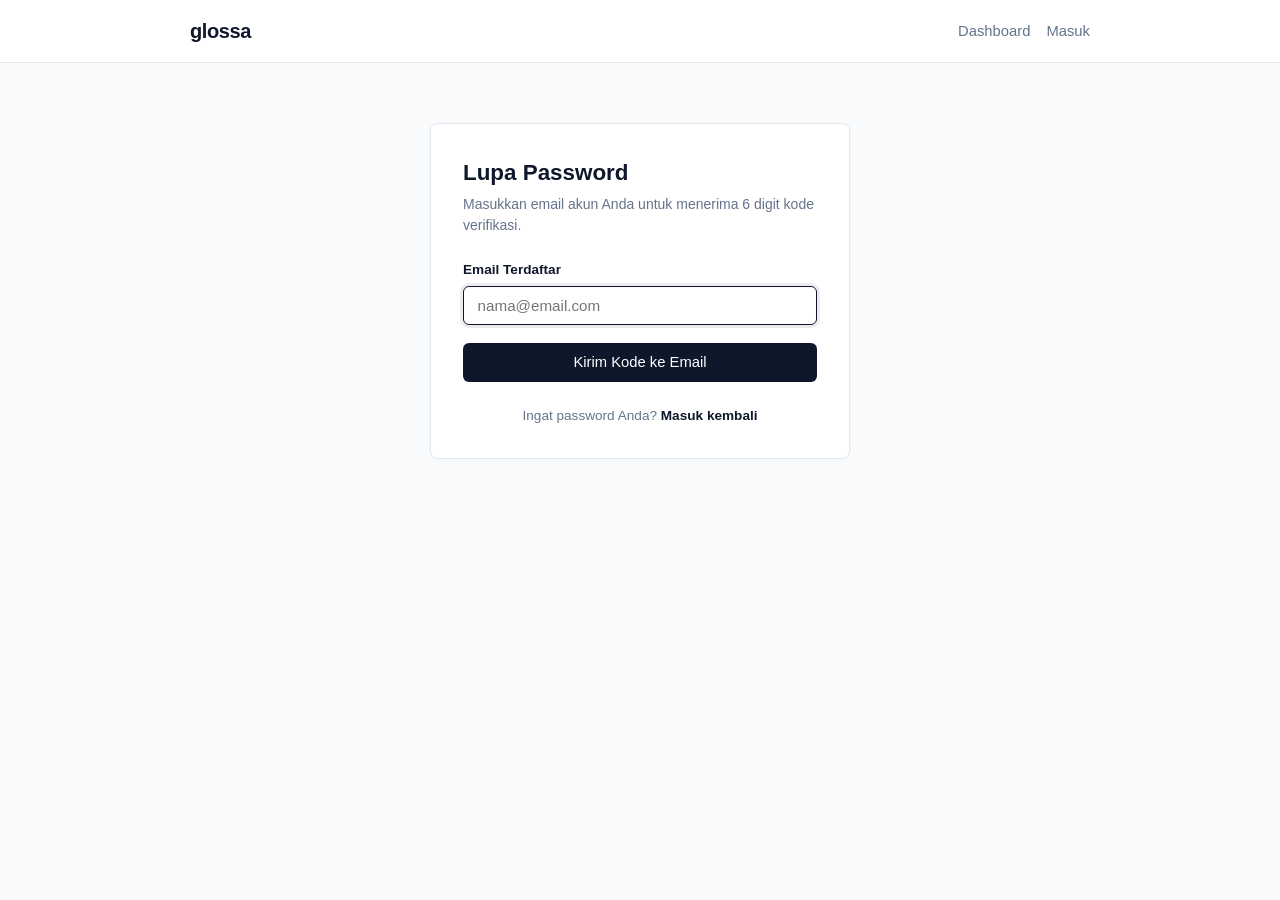
==== forgot_password.html @ adcd7475 "Refactor architecture to decoupled pure HTML frontend and PHP REST API, remove comments, clean direc" ====
<!DOCTYPE html>
<html lang="id">
<head>
    <meta charset="UTF-8">
    <meta name="viewport" content="width=device-width, initial-scale=1.0">
    <title>Lupa Password - glossa</title>
    <link rel="stylesheet" href="assets/css/style.css">
</head>
<body>
<header class="navbar">
    <div class="nav-container">
        <a href="index.html" class="brand">glossa</a>
        <nav class="nav-links">
            <a href="index.html" class="nav-link">Dashboard</a>
            <a href="login.html" class="nav-link">Masuk</a>
        </nav>
    </div>
</header>
<main class="container">

<div class="auth-card">
    <h2>Lupa Password</h2>

    <div id="authAlertSuccess" class="alert alert-success" style="display: none;"></div>
    <div id="authAlertError" class="alert alert-error" style="display: none;"></div>

    
    <div id="stepRequest">
        <p class="subtitle">Masukkan email akun Anda untuk menerima 6 digit kode verifikasi.</p>

        <form id="formRequestReset" class="auth-form">
            <div class="form-group">
                <label for="reqEmail">Email Terdaftar</label>
                <input type="email" id="reqEmail" name="email" required autofocus placeholder="nama@email.com">
            </div>

            <button type="submit" id="btnSubmitRequest" class="btn btn-primary">Kirim Kode ke Email</button>
        </form>

        <div class="auth-footer">
            Ingat password Anda? <a href="login.html">Masuk kembali</a>
        </div>
    </div>

    
    <div id="stepVerify" style="display: none;">
        <p class="subtitle">
            Kode verifikasi telah dikirim ke <strong id="displayTargetEmail"></strong>.
        </p>

        <form id="formVerifyReset" class="auth-form">
            <div class="form-group">
                <label for="resetCode">Kode Verifikasi (6 digit angka)</label>
                <input type="text" id="resetCode" name="code" maxlength="6" pattern="[0-9]{6}" placeholder="Contoh: 123456" required>
            </div>

            <div class="form-group">
                <label for="newPassword">Password Baru (min. 6 karakter)</label>
                <div class="password-input-wrapper">
                    <input type="password" id="newPassword" name="password" minlength="6" required placeholder="Password baru">
                    <button type="button" class="btn-toggle-password" aria-label="Lihat password" title="Lihat password">
                        <svg width="20" height="20" viewBox="0 0 24 24" fill="none" stroke="currentColor" stroke-width="2" stroke-linecap="round" stroke-linejoin="round" aria-hidden="true"><path d="M1 12s4-8 11-8 11 8 11 8-4 8-11 8-11-8z"></path><circle cx="12" cy="12" r="3"></circle></svg>
                    </button>
                </div>
            </div>

            <div class="form-group">
                <label for="confirmNewPassword">Konfirmasi Password Baru</label>
                <div class="password-input-wrapper">
                    <input type="password" id="confirmNewPassword" name="confirm_password" minlength="6" required placeholder="Ulangi password baru">
                    <button type="button" class="btn-toggle-password" aria-label="Lihat password" title="Lihat password">
                        <svg width="20" height="20" viewBox="0 0 24 24" fill="none" stroke="currentColor" stroke-width="2" stroke-linecap="round" stroke-linejoin="round" aria-hidden="true"><path d="M1 12s4-8 11-8 11 8 11 8-4 8-11 8-11-8z"></path><circle cx="12" cy="12" r="3"></circle></svg>
                    </button>
                </div>
            </div>

            <button type="submit" id="btnSubmitVerify" class="btn btn-primary">Simpan Password Baru</button>
        </form>

        <div class="auth-footer">
            Tidak menerima email? <a href="#" id="linkResendCode">Kirim ulang kode</a> &bull; <a href="login.html">Batal</a>
        </div>
    </div>
</div>

</main>

<script src="assets/js/app.js"></script>
<script>
document.addEventListener('DOMContentLoaded', () => {
    let currentEmail = '';

    const eyeSvg = '<svg width="20" height="20" viewBox="0 0 24 24" fill="none" stroke="currentColor" stroke-width="2" stroke-linecap="round" stroke-linejoin="round"><path d="M1 12s4-8 11-8 11 8 11 8-4 8-11 8-11-8z"></path><circle cx="12" cy="12" r="3"></circle></svg>';
    const eyeOffSvg = '<svg width="20" height="20" viewBox="0 0 24 24" fill="none" stroke="currentColor" stroke-width="2" stroke-linecap="round" stroke-linejoin="round"><path d="M17.94 17.94A10.07 10.07 0 0 1 12 20c-7 0-11-8-11-8a18.45 18.45 0 0 1 5.06-5.94M9.9 4.24A9.12 9.12 0 0 1 12 4c7 0 11 8 11 8a18.5 18.5 0 0 1-2.16 3.19m-6.72-1.07a3 3 0 1 1-4.24-4.24"></path><line x1="1" y1="1" x2="23" y2="23"></line></svg>';

    document.querySelectorAll('.btn-toggle-password').forEach(btn => {
        btn.addEventListener('click', () => {
            const wrapper = btn.closest('.password-input-wrapper');
            const input = wrapper ? wrapper.querySelector('input') : null;
            if (!input) return;
            const isPassword = input.type === 'password';
            input.type = isPassword ? 'text' : 'password';
            btn.innerHTML = isPassword ? eyeOffSvg : eyeSvg;
        });
    });

    const stepRequest = document.getElementById('stepRequest');
    const stepVerify = document.getElementById('stepVerify');
    const alertSuccess = document.getElementById('authAlertSuccess');
    const alertError = document.getElementById('authAlertError');
    const displayTargetEmail = document.getElementById('displayTargetEmail');

    const formRequest = document.getElementById('formRequestReset');
    const btnSubmitRequest = document.getElementById('btnSubmitRequest');

    formRequest.addEventListener('submit', async (e) => {
        e.preventDefault();
        alertError.style.display = 'none';
        alertSuccess.style.display = 'none';

        currentEmail = document.getElementById('reqEmail').value.trim();
        btnSubmitRequest.disabled = true;
        btnSubmitRequest.textContent = 'Mengirim kode...';

        try {
            const res = await fetch('api/auth.php?action=forgot_request', {
                method: 'POST',
                headers: { 'Content-Type': 'application/json' },
                body: JSON.stringify({ email: currentEmail })
            });
            const data = await res.json();
            if (data.success) {
                displayTargetEmail.textContent = currentEmail;
                stepRequest.style.display = 'none';
                stepVerify.style.display = 'block';
                alertSuccess.textContent = data.message || 'Kode verifikasi telah dikirim ke email Anda.';
                alertSuccess.style.display = 'block';
                document.getElementById('resetCode').focus();
            } else {
                alertError.textContent = data.error || 'Gagal mengirim kode.';
                alertError.style.display = 'block';
            }
        } catch (err) {
            alertError.textContent = 'Gagal menghubungi server. Silakan coba lagi.';
            alertError.style.display = 'block';
        } finally {
            btnSubmitRequest.disabled = false;
            btnSubmitRequest.textContent = 'Kirim Kode ke Email';
        }
    });

    const formVerify = document.getElementById('formVerifyReset');
    const btnSubmitVerify = document.getElementById('btnSubmitVerify');

    formVerify.addEventListener('submit', async (e) => {
        e.preventDefault();
        alertError.style.display = 'none';
        alertSuccess.style.display = 'none';

        const code = document.getElementById('resetCode').value.trim();
        const password = document.getElementById('newPassword').value;
        const confirmPassword = document.getElementById('confirmNewPassword').value;

        if (password !== confirmPassword) {
            alertError.textContent = 'Konfirmasi password baru tidak cocok.';
            alertError.style.display = 'block';
            return;
        }

        btnSubmitVerify.disabled = true;
        btnSubmitVerify.textContent = 'Menyimpan...';

        try {
            const res = await fetch('api/auth.php?action=forgot_verify', {
                method: 'POST',
                headers: { 'Content-Type': 'application/json' },
                body: JSON.stringify({ email: currentEmail, code, password })
            });
            const data = await res.json();
            if (data.success) {
                alertSuccess.textContent = data.message || 'Password berhasil diperbarui!';
                alertSuccess.style.display = 'block';
                formVerify.reset();
                setTimeout(() => {
                    window.location.href = 'login.html';
                }, 1500);
            } else {
                alertError.textContent = data.error || 'Verifikasi gagal.';
                alertError.style.display = 'block';
            }
        } catch (err) {
            alertError.textContent = 'Gagal menghubungi server. Silakan coba lagi.';
            alertError.style.display = 'block';
        } finally {
            btnSubmitVerify.disabled = false;
            btnSubmitVerify.textContent = 'Simpan Password Baru';
        }
    });

    document.getElementById('linkResendCode')?.addEventListener('click', (e) => {
        e.preventDefault();
        stepVerify.style.display = 'none';
        stepRequest.style.display = 'block';
        alertSuccess.style.display = 'none';
        alertError.style.display = 'none';
        document.getElementById('reqEmail').focus();
    });
});
</script>
</body>
</html>
---- assets/css/style.css ----
*, *::before, *::after {
    box-sizing: border-box;
    margin: 0;
    padding: 0;
}

:root {
    --bg-page: #f8fafc;
    --bg-surface: #ffffff;
    --text-main: #0f172a;
    --text-muted: #64748b;
    --border-color: #e2e8f0;
    --primary: #0f172a;
    --primary-hover: #1e293b;
    --danger-bg: #fef2f2;
    --danger-text: #991b1b;
    --danger-border: #fecaca;
    --success-bg: #f0fdf4;
    --success-text: #166534;
    --success-border: #bbf7d0;
    --radius: 8px;
}

body {
    font-family: -apple-system, BlinkMacSystemFont, "Segoe UI", Roboto, Helvetica, Arial, sans-serif;
    background-color: var(--bg-page);
    color: var(--text-main);
    line-height: 1.5;
    min-height: 100vh;
    display: flex;
    flex-direction: column;
}

.navbar {
    background: var(--bg-surface);
    border-bottom: 1px solid var(--border-color);
    padding: 1rem 1.5rem;
}

.nav-container {
    max-width: 900px;
    margin: 0 auto;
    display: flex;
    align-items: center;
    justify-content: space-between;
}

.brand {
    font-weight: 700;
    font-size: 1.25rem;
    color: var(--text-main);
    text-decoration: none;
    letter-spacing: -0.02em;
}

.nav-links {
    display: flex;
    align-items: center;
    gap: 1rem;
}

.nav-link {
    color: var(--text-muted);
    text-decoration: none;
    font-size: 0.925rem;
    font-weight: 500;
    transition: color 0.15s ease;
}

.nav-link:hover,
.nav-link.active {
    color: var(--text-main);
    font-weight: 600;
}

.user-badge {
    font-size: 0.9rem;
    color: var(--text-muted);
    font-weight: 500;
}

.nav-profile-btn {
    display: inline-flex;
    align-items: center;
    gap: 0.5rem;
    padding: 0.35rem 0.75rem;
    background: #f8fafc;
    border: 1px solid var(--border-color);
    border-radius: 9999px;
    color: var(--text-main);
    text-decoration: none;
    font-size: 0.9rem;
    font-weight: 500;
    transition: all 0.2s ease;
}

.nav-profile-btn:hover {
    background: #f1f5f9;
    border-color: var(--primary);
    color: var(--primary);
}

.nav-avatar {
    width: 24px;
    height: 24px;
    border-radius: 50%;
    background: var(--primary);
    color: #ffffff;
    display: inline-flex;
    align-items: center;
    justify-content: center;
    font-size: 0.75rem;
    font-weight: 700;
}

.layout-grid-2,
.profile-wrapper {
    width: 100%;
    display: grid;
    grid-template-columns: 360px 1fr;
    gap: 2rem;
    align-items: start;
}

@media (max-width: 860px) {
    .layout-grid-2,
    .profile-wrapper {
        grid-template-columns: 1fr;
        gap: 1.5rem;
    }
}

.profile-card {
    background: var(--bg-surface);
    border: 1px solid var(--border-color);
    border-radius: var(--radius);
    padding: 2.25rem 2rem;
    box-shadow: 0 4px 6px -1px rgba(0, 0, 0, 0.05);
}

.profile-header {
    display: flex;
    align-items: center;
    gap: 1.25rem;
    margin-bottom: 2rem;
    padding-bottom: 1.5rem;
    border-bottom: 1px solid var(--border-color);
}


.profile-titles h1 {
    font-size: 1.35rem;
    font-weight: 700;
    margin-bottom: 0.25rem;
}

.profile-email {
    color: var(--text-muted);
    font-size: 0.9rem;
}

.profile-details {
    display: flex;
    flex-direction: column;
    gap: 0.85rem;
    margin-bottom: 2rem;
}

.detail-row {
    display: flex;
    justify-content: space-between;
    align-items: center;
    padding: 0.75rem 1rem;
    background: #f8fafc;
    border-radius: 8px;
    border: 1px solid var(--border-color);
}

.detail-label {
    font-size: 0.875rem;
    color: var(--text-muted);
    font-weight: 500;
}

.detail-value {
    font-size: 0.9rem;
    font-weight: 600;
    color: var(--text-main);
}

.btn-edit-inline {
    display: inline-flex;
    align-items: center;
    gap: 0.35rem;
    font-size: 0.8rem;
    font-weight: 500;
    color: var(--text-main);
    background: #ffffff;
    border: 1px solid var(--border-color);
    padding: 0.25rem 0.6rem;
    border-radius: 6px;
    cursor: pointer;
    transition: all 0.15s ease;
}

.btn-edit-inline:hover {
    background: #f1f5f9;
    border-color: var(--primary);
    color: var(--primary);
}

.status-badge {
    display: inline-flex;
    align-items: center;
    gap: 0.35rem;
    font-size: 0.75rem;
    font-weight: 600;
    padding: 0.25rem 0.65rem;
    border-radius: 9999px;
    line-height: 1;
}

.status-badge.verified {
    background: #ecfdf5;
    color: #065f46;
    border: 1px solid #10b981;
}

.status-badge.unverified {
    background: #fffbeb;
    color: #92400e;
    border: 1px solid #f59e0b;
}

.status-badge.unverified.clickable {
    cursor: pointer;
    transition: all 0.15s ease;
}

.status-badge.unverified.clickable:hover {
    background: #fef3c7;
    border-color: #d97706;
}

.email-detail-container {
    display: flex;
    flex-direction: column;
    gap: 0.4rem;
    align-items: flex-end;
}

.email-detail-main {
    display: flex;
    align-items: center;
    gap: 0.5rem;
    justify-content: flex-end;
    flex-wrap: wrap;
}

.email-detail-subaction {
    display: flex;
    justify-content: flex-end;
}

.btn-verify-trigger {
    display: inline-flex;
    align-items: center;
    gap: 0.35rem;
    background: #fff7ed;
    border: 1px solid #fed7aa;
    color: #c2410c;
    font-size: 0.75rem;
    font-weight: 600;
    cursor: pointer;
    padding: 0.25rem 0.65rem;
    border-radius: 6px;
    transition: all 0.15s ease;
}

.btn-verify-trigger:hover {
    background: #ffedd5;
    border-color: #f97316;
    color: #9a3412;
}

/* Detail Row for Email - Stacked clean layout */
.detail-row.detail-row-email {
    flex-direction: column;
    align-items: stretch;
    gap: 0.45rem;
}

.email-header-line {
    display: flex;
    justify-content: space-between;
    align-items: center;
}

.email-content-line {
    word-break: break-all;
}

.email-value-text {
    font-size: 0.925rem;
    font-weight: 600;
    color: var(--text-main);
    word-break: break-all;
}

.email-status-line {
    display: flex;
    align-items: center;
    gap: 0.5rem;
    flex-wrap: wrap;
    margin-top: 0.15rem;
}

/* Verification Notice Banner - Stacked layout to avoid overflow */
.email-verify-banner {
    display: flex;
    flex-direction: column;
    gap: 0.75rem;
    background: #fffbeb;
    border: 1px solid #fde68a;
    border-radius: 10px;
    padding: 0.9rem 1rem;
    margin-bottom: 1.5rem;
    box-sizing: border-box;
    width: 100%;
}

.banner-top {
    display: flex;
    align-items: flex-start;
    gap: 0.65rem;
    width: 100%;
}

.banner-icon-badge {
    width: 34px;
    height: 34px;
    border-radius: 50%;
    background: #fef08a;
    color: #b45309;
    display: flex;
    align-items: center;
    justify-content: center;
    flex-shrink: 0;
    margin-top: 2px;
}

.banner-body {
    flex: 1;
    min-width: 0;
}

.banner-title {
    font-size: 0.875rem;
    font-weight: 700;
    color: #92400e;
    line-height: 1.3;
    margin-bottom: 0.2rem;
}

.banner-text {
    font-size: 0.8rem;
    color: #78350f;
    line-height: 1.4;
    word-break: break-word;
}

.btn-banner-action {
    display: flex;
    align-items: center;
    justify-content: center;
    gap: 0.4rem;
    width: 100%;
    background: #b45309;
    color: #ffffff;
    font-size: 0.825rem;
    font-weight: 600;
    padding: 0.55rem 0.85rem;
    border-radius: 6px;
    border: none;
    cursor: pointer;
    box-sizing: border-box;
    transition: background 0.15s ease;
    box-shadow: 0 1px 2px rgba(180, 83, 9, 0.15);
}

.btn-banner-action:hover {
    background: #92400e;
}

/* Modal Verification UI Upgrades */
.otp-modal-header {
    text-align: center;
    margin-bottom: 1.25rem;
}

.otp-icon-badge {
    width: 58px;
    height: 58px;
    border-radius: 50%;
    background: linear-gradient(135deg, #eff6ff 0%, #dbeafe 100%);
    color: #2563eb;
    display: inline-flex;
    align-items: center;
    justify-content: center;
    margin-bottom: 0.85rem;
    box-shadow: 0 4px 12px rgba(37, 99, 235, 0.12);
}

.otp-modal-header h3 {
    font-size: 1.25rem;
    font-weight: 700;
    color: var(--text-main);
    margin-bottom: 0.35rem;
}

.otp-modal-subtitle {
    font-size: 0.875rem;
    color: var(--text-muted);
    line-height: 1.5;
}

.email-pill {
    display: inline-block;
    background: #f1f5f9;
    color: var(--text-main);
    padding: 0.15rem 0.6rem;
    border-radius: 6px;
    font-weight: 600;
    font-size: 0.85rem;
    border: 1px solid var(--border-color);
    margin-top: 0.25rem;
}


/* OTP Field */
.otp-input-wrapper {
    margin: 0.5rem 0;
}

.otp-field {
    text-align: center;
    letter-spacing: 0.45em;
    font-size: 1.5rem;
    font-weight: 700;
    font-family: ui-monospace, SFMono-Regular, Menlo, Monaco, Consolas, monospace;
    padding: 0.75rem 1rem;
    border-radius: 8px;
    border: 2px solid var(--border-color);
    background: #f8fafc;
    width: 100%;
    color: var(--text-main);
    transition: all 0.2s ease;
}

.otp-field:focus {
    border-color: #2563eb;
    background: #ffffff;
    box-shadow: 0 0 0 4px rgba(37, 99, 235, 0.12);
    outline: none;
}

.otp-hint {
    font-size: 0.75rem;
    color: var(--text-muted);
    text-align: center;
    margin-top: 0.4rem;
}

.resend-box {
    margin-top: 1rem;
    padding-top: 0.85rem;
    border-top: 1px solid var(--border-color);
    text-align: center;
}

.btn-link-resend {
    background: none;
    border: none;
    color: #2563eb;
    font-size: 0.825rem;
    font-weight: 600;
    cursor: pointer;
    padding: 0;
    text-decoration: underline;
    transition: color 0.15s ease;
}

.btn-link-resend:hover {
    color: #1d4ed8;
}

@media (max-width: 640px) {
    .email-verify-banner {
        flex-direction: column;
        align-items: flex-start;
        gap: 0.75rem;
    }
    .btn-banner-action {
        width: 100%;
        justify-content: center;
    }
}

.profile-actions {
    display: flex;
    gap: 0.75rem;
    justify-content: flex-end;
}

/* ==========================================================================
   Bare-Bone Layout Scaffolding
   ========================================================================== */
.container {
    width: 100%;
    max-width: 960px;
    margin: 0 auto;
    padding: 1.75rem 1.25rem 3.5rem;
    flex: 1;
}

/* Vertical Stacking / Rhythm */
.layout-stack {
    display: flex;
    flex-direction: column;
    gap: 1.5rem;
    width: 100%;
}

/* Focused Narrow Column (Dashboard, Single Forms) */
.layout-narrow {
    max-width: 580px;
    width: 100%;
    margin-left: auto;
    margin-right: auto;
}

/* Universal Bare-Bone Card Anatomy */
.card {
    background: var(--bg-surface);
    border: 1px solid var(--border-color);
    border-radius: var(--radius);
    box-shadow: 0 1px 3px rgba(0, 0, 0, 0.04);
}

.card-header {
    padding: 1.25rem 1.5rem;
    border-bottom: 1px solid var(--border-color);
    display: flex;
    align-items: center;
    justify-content: space-between;
    gap: 1rem;
}

.card-body {
    padding: 1.5rem;
}

.card-footer {
    padding: 1rem 1.5rem;
    border-top: 1px solid var(--border-color);
    background: #fbfcfe;
    display: flex;
    align-items: center;
}

/* Action Row Primitives */
.actions-row {
    display: flex;
    align-items: center;
    gap: 0.75rem;
    flex-wrap: wrap;
}

.actions-right {
    justify-content: flex-end;
}

.actions-center {
    justify-content: center;
}

.actions-between {
    justify-content: space-between;
}

.actions-start {
    justify-content: flex-start;
}

/* Modal Size Modifiers */
.modal-sm {
    max-width: 440px !important;
}

.modal-md {
    max-width: 580px !important;
}

.modal-lg {
    max-width: 760px !important;
}

.modal-close-row {
    display: flex;
    justify-content: flex-end;
    margin-bottom: -0.5rem;
}

/* Inline detail & badge groups */
.detail-value-group {
    display: flex;
    align-items: center;
    gap: 0.6rem;
}

.badge-group {
    display: flex;
    align-items: center;
    gap: 0.4rem;
    flex-wrap: wrap;
}

.text-center {
    text-align: center !important;
}



.auth-card {
    max-width: 420px;
    margin: 2rem auto;
    background: var(--bg-surface);
    border: 1px solid var(--border-color);
    border-radius: var(--radius);
    padding: 2rem;
    box-shadow: 0 1px 3px rgba(0, 0, 0, 0.04);
}

.auth-card h2 {
    font-size: 1.4rem;
    font-weight: 600;
    margin-bottom: 0.25rem;
}

.subtitle {
    font-size: 0.875rem;
    color: var(--text-muted);
    margin-bottom: 1.5rem;
}

.auth-form {
    display: flex;
    flex-direction: column;
    gap: 1.1rem;
}

.form-group {
    display: flex;
    flex-direction: column;
    gap: 0.35rem;
}

.form-group label {
    font-size: 0.85rem;
    font-weight: 600;
    color: var(--text-main);
}

.label-with-link {
    display: flex;
    justify-content: space-between;
    align-items: center;
}

.label-with-link label {
    margin: 0;
}

.forgot-link {
    font-size: 0.8rem;
    color: var(--text-muted);
    text-decoration: none;
}

.forgot-link:hover {
    color: var(--text-main);
    text-decoration: underline;
}

.form-group input {
    width: 100%;
    padding: 0.65rem 0.85rem;
    font-size: 0.95rem;
    border: 1px solid var(--border-color);
    border-radius: calc(var(--radius) - 2px);
    background-color: #fff;
    color: var(--text-main);
    transition: border-color 0.15s, box-shadow 0.15s;
}

.form-group input:focus {
    outline: none;
    border-color: var(--primary);
    box-shadow: 0 0 0 3px rgba(15, 23, 42, 0.08);
}

.password-input-wrapper {
    position: relative;
    display: flex;
    align-items: center;
    width: 100%;
}

.password-input-wrapper input {
    padding-right: 2.75rem;
}

.password-input-wrapper input::-ms-reveal,
.password-input-wrapper input::-ms-clear {
    display: none;
}

.btn-toggle-password {
    position: absolute;
    right: 0.5rem;
    top: 50%;
    transform: translateY(-50%);
    background: transparent;
    border: none;
    color: var(--text-muted);
    cursor: pointer;
    padding: 0.35rem;
    display: inline-flex;
    align-items: center;
    justify-content: center;
    border-radius: 4px;
    line-height: 1;
    transition: color 0.15s ease, background-color 0.15s ease;
}

.btn-toggle-password:hover {
    color: var(--text-main);
    background-color: rgba(0, 0, 0, 0.04);
}

.btn-toggle-password:focus-visible {
    outline: 2px solid var(--primary);
    outline-offset: 1px;
}

.btn {
    display: inline-flex;
    align-items: center;
    justify-content: center;
    padding: 0.65rem 1.25rem;
    font-size: 0.925rem;
    font-weight: 500;
    border-radius: calc(var(--radius) - 2px);
    text-decoration: none;
    cursor: pointer;
    border: 1px solid transparent;
    transition: background-color 0.15s, color 0.15s;
}

.btn-primary {
    background-color: var(--primary);
    color: #ffffff;
}

.btn-primary:hover {
    background-color: var(--primary-hover);
}

.btn-secondary {
    background-color: transparent;
    border-color: var(--border-color);
    color: var(--text-main);
}

.btn-secondary:hover {
    background-color: #f1f5f9;
}

.btn-sm {
    padding: 0.4rem 0.85rem;
    font-size: 0.85rem;
}

.btn-primary.btn-sm,
.btn-sm:not(.btn-secondary):not(.btn-danger) {
    background-color: var(--primary);
    color: #fff;
}

.btn-danger {
    background-color: #dc2626;
    color: #ffffff;
    border-color: #dc2626;
}

.btn-danger:hover {
    background-color: #b91c1c;
    border-color: #b91c1c;
    color: #ffffff;
}

.btn-block {
    width: 100% !important;
}

.btn-icon,
.btn svg {
    flex-shrink: 0;
}


.alert {
    padding: 0.75rem 1rem;
    border-radius: calc(var(--radius) - 2px);
    font-size: 0.875rem;
    margin-bottom: 1.25rem;
}

.alert-error {
    background-color: var(--danger-bg);
    color: var(--danger-text);
    border: 1px solid var(--danger-border);
}

.alert-success {
    background-color: var(--success-bg);
    color: var(--success-text);
    border: 1px solid var(--success-border);
}

.alert-info {
    background-color: #f0f7ff;
    color: #1e40af;
    border: 1px solid #bfdbfe;
}

.auth-tabs {
    display: flex;
    gap: 0.5rem;
    margin-bottom: 1.5rem;
    background: #f8fafc;
    padding: 0.35rem;
    border-radius: var(--radius);
    border: 1px solid var(--border);
}

.auth-tab {
    flex: 1;
    text-align: center;
    padding: 0.5rem 0.75rem;
    font-size: 0.9rem;
    font-weight: 600;
    color: var(--text-muted);
    text-decoration: none;
    border-radius: calc(var(--radius) - 2px);
    transition: all 0.2s ease;
    border: none;
    background: transparent;
    cursor: pointer;
    font-family: inherit;
}

.auth-tab:hover {
    color: var(--text-main);
}

.auth-tab.active {
    background: #ffffff;
    color: var(--primary);
    box-shadow: 0 1px 3px rgba(0, 0, 0, 0.08);
}

.auth-footer {
    margin-top: 1.5rem;
    text-align: center;
    font-size: 0.85rem;
    color: var(--text-muted);
}

.auth-footer a {
    color: var(--primary);
    text-decoration: none;
    font-weight: 600;
}

.auth-footer a:hover {
    text-decoration: underline;
}
.dashboard-wrapper {
    display: flex;
    flex-direction: column;
    align-items: stretch;
    gap: 1.5rem;
    margin: 0 auto;
    max-width: 580px;
    width: 100%;
}

.user-greeting-banner {
    width: 100%;
    text-align: left;
}

.greeting-subtitle {
    display: block;
    font-size: 1.05rem;
    color: var(--text-muted);
    font-weight: 500;
}

.greeting-name {
    font-size: 1.85rem;
    font-weight: 700;
    color: var(--text-main);
    line-height: 1.25;
    margin: 0.15rem 0 0.25rem;
}

.greeting-tagline {
    font-size: 0.95rem;
    color: var(--text-muted);
    margin: 0;
}

.dashboard-card {
    width: 100%;
}

.scan-feature-card {
    width: 100%;
    background: var(--bg-surface);
    border: 1px solid var(--border-color);
    border-radius: var(--radius);
    padding: 2.25rem 2rem;
    text-align: center;
    box-shadow: 0 1px 3px rgba(0, 0, 0, 0.04);
    display: flex;
    flex-direction: column;
    align-items: center;
}

.scan-icon-wrap {
    width: 64px;
    height: 64px;
    border-radius: 50%;
    background: #f1f5f9;
    color: var(--primary);
    display: flex;
    align-items: center;
    justify-content: center;
    margin-bottom: 1.25rem;
}

.scan-feature-card h2 {
    font-size: 1.35rem;
    font-weight: 600;
    margin-bottom: 0.5rem;
}

.scan-feature-card p {
    color: var(--text-muted);
    font-size: 0.925rem;
    line-height: 1.6;
    margin-bottom: 1.5rem;
    max-width: 440px;
}

.modal-overlay {
    position: fixed;
    inset: 0;
    background: rgba(15, 23, 42, 0.6);
    backdrop-filter: blur(4px);
    display: flex;
    align-items: center;
    justify-content: center;
    padding: 1.5rem;
    z-index: 9999;
    opacity: 0;
    pointer-events: none;
    transition: opacity 0.2s ease;
}

.modal-overlay.open {
    opacity: 1;
    pointer-events: auto;
}

.modal-card {
    background: var(--bg-surface);
    border: 1px solid var(--border-color);
    border-radius: 12px;
    max-width: 440px;
    max-height: 90vh;
    overflow-y: auto;
    width: 100%;
    padding: 1.75rem;
    box-shadow: 0 20px 25px -5px rgba(0, 0, 0, 0.1), 0 10px 10px -5px rgba(0, 0, 0, 0.04);
    transform: translateY(8px);
    transition: transform 0.2s ease;
}

.modal-overlay.open .modal-card {
    transform: translateY(0);
}

.modal-camera-card {
    max-width: 540px;
}

.modal-header {
    display: flex;
    align-items: center;
    justify-content: space-between;
    margin-bottom: 1rem;
    padding-bottom: 0.75rem;
    border-bottom: 1px solid var(--border-color);
}

.modal-header h3 {
    font-size: 1.15rem;
    font-weight: 600;
    color: var(--text-main);
}

.modal-close {
    background: none;
    border: none;
    font-size: 1.5rem;
    line-height: 1;
    color: var(--text-muted);
    cursor: pointer;
    padding: 0.25rem 0.5rem;
    border-radius: 4px;
}

.modal-close:hover {
    color: var(--text-main);
    background: #f1f5f9;
}

.modal-desc {
    font-size: 0.9rem;
    color: var(--text-muted);
    margin-bottom: 1.25rem;
    line-height: 1.5;
}

.camera-viewport {
    position: relative;
    width: 100%;
    aspect-ratio: 4 / 3;
    background: #0f172a;
    border-radius: 8px;
    overflow: hidden;
    display: flex;
    align-items: center;
    justify-content: center;
}

.camera-viewport video {
    width: 100%;
    height: 100%;
    object-fit: cover;
    transform: scaleX(-1);
}

.scanner-frame {
    position: absolute;
    top: 50%;
    left: 50%;
    transform: translate(-50%, -50%);
    width: min(62%, 240px);
    aspect-ratio: 1 / 1;
    max-height: 75%;
    border: 2.5px solid rgba(255, 255, 255, 0.85);
    border-radius: 50%;
    pointer-events: none;
    box-shadow: 0 0 0 2000px rgba(0, 0, 0, 0.4), 0 0 16px rgba(255, 255, 255, 0.2);
    overflow: hidden;
}

.scanner-line {
    position: absolute;
    top: 0;
    left: 0;
    right: 0;
    height: 2px;
    background: #38bdf8;
    box-shadow: 0 0 8px #38bdf8;
    animation: scanAnim 2s cubic-bezier(0.4, 0, 0.2, 1) infinite;
}

@keyframes scanAnim {
    0% { top: 0%; opacity: 0.8; }
    50% { top: 100%; opacity: 1; }
    100% { top: 0%; opacity: 0.8; }
}

.camera-status {
    position: absolute;
    color: #fff;
    font-size: 0.85rem;
    background: rgba(0, 0, 0, 0.6);
    padding: 0.4rem 0.8rem;
    border-radius: 9999px;
}

.camera-flash {
    position: absolute;
    inset: 0;
    background: #ffffff;
    opacity: 0;
    pointer-events: none;
    z-index: 10;
    transition: opacity 0.15s ease-out;
}

.camera-flash.flash {
    opacity: 0.95;
    transition: none;
}

/* Analyzing AI Scanner Overlay */
.analyzing-overlay {
    position: absolute;
    inset: 0;
    background: rgba(15, 23, 42, 0.45);
    backdrop-filter: blur(2px);
    display: flex;
    flex-direction: column;
    align-items: center;
    justify-content: center;
    z-index: 12;
    overflow: hidden;
    animation: fadeIn 0.2s ease-out;
}

.analyzing-grid {
    position: absolute;
    inset: 0;
    background-image: 
        linear-gradient(rgba(56, 189, 248, 0.08) 1px, transparent 1px),
        linear-gradient(90deg, rgba(56, 189, 248, 0.08) 1px, transparent 1px);
    background-size: 24px 24px;
    pointer-events: none;
}

.analyzing-laser {
    position: absolute;
    left: 0;
    right: 0;
    height: 3px;
    background: linear-gradient(90deg, transparent 0%, #38bdf8 30%, #ec4899 70%, transparent 100%);
    box-shadow: 0 0 16px rgba(56, 189, 248, 0.9), 0 0 28px rgba(236, 72, 153, 0.5);
    animation: laserScan 1.6s ease-in-out infinite alternate;
}

@keyframes laserScan {
    0% { top: 12%; opacity: 0.7; }
    50% { opacity: 1; }
    100% { top: 88%; opacity: 0.7; }
}

.analyzing-hud {
    position: relative;
    width: min(65%, 230px);
    aspect-ratio: 1 / 1;
    display: flex;
    align-items: center;
    justify-content: center;
    pointer-events: none;
}

.analyzing-scanner-circle {
    width: 90%;
    height: 90%;
    border-radius: 50%;
    border: 2px dashed rgba(56, 189, 248, 0.6);
    animation: rotateCircle 8s linear infinite;
}

@keyframes rotateCircle {
    from { transform: rotate(0deg); }
    to { transform: rotate(360deg); }
}

.hud-corner {
    position: absolute;
    width: 22px;
    height: 22px;
    border-color: #38bdf8;
    border-style: solid;
    border-width: 0;
}

.hud-corner.top-left {
    top: 0;
    left: 0;
    border-top-width: 3px;
    border-left-width: 3px;
    border-top-left-radius: 6px;
}

.hud-corner.top-right {
    top: 0;
    right: 0;
    border-top-width: 3px;
    border-right-width: 3px;
    border-top-right-radius: 6px;
}

.hud-corner.bottom-left {
    bottom: 0;
    left: 0;
    border-bottom-width: 3px;
    border-left-width: 3px;
    border-bottom-left-radius: 6px;
}

.hud-corner.bottom-right {
    bottom: 0;
    right: 0;
    border-bottom-width: 3px;
    border-right-width: 3px;
    border-bottom-right-radius: 6px;
}

.analyzing-badge {
    margin-top: 1.25rem;
    display: inline-flex;
    align-items: center;
    gap: 0.6rem;
    background: rgba(15, 23, 42, 0.85);
    border: 1px solid rgba(56, 189, 248, 0.35);
    backdrop-filter: blur(8px);
    color: #ffffff;
    font-size: 0.82rem;
    font-weight: 600;
    padding: 0.45rem 1rem;
    border-radius: 9999px;
    box-shadow: 0 4px 14px rgba(0, 0, 0, 0.3);
    z-index: 2;
}

.analyzing-spinner {
    width: 14px;
    height: 14px;
    border: 2px solid rgba(255, 255, 255, 0.25);
    border-top-color: #38bdf8;
    border-radius: 50%;
    animation: spin 0.75s linear infinite;
}

@keyframes spin {
    to { transform: rotate(360deg); }
}

.camera-actions {
    display: flex;
    justify-content: center;
    gap: 0.75rem;
    margin-top: 1.25rem;
}

.beauty-onboarding-body {
    min-height: 100vh;
    height: 100vh;
    background: #faf6f5;
    background: radial-gradient(circle at 85% 15%, #fcedea 0%, transparent 45%), radial-gradient(circle at 10% 85%, #f8ede8 0%, transparent 40%), #faf6f5;
    font-family: 'Plus Jakarta Sans', -apple-system, BlinkMacSystemFont, "Segoe UI", Roboto, sans-serif;
    color: #2b2324;
    display: flex;
    padding: 0;
    margin: 0;
    overflow-x: hidden;
}

.beauty-onboarding-container {
    width: 100vw;
    height: 100vh;
    min-height: 100vh;
    background: #faf6f5;
    background: radial-gradient(circle at 85% 15%, #fcedea 0%, transparent 45%), radial-gradient(circle at 10% 85%, #f8ede8 0%, transparent 40%), #faf6f5;
    border: none;
    border-radius: 0;
    box-shadow: none;
    position: relative;
    overflow: hidden;
    display: flex;
    flex-direction: column;
    box-sizing: border-box;
}

.beauty-top-bar {
    display: flex;
    justify-content: space-between;
    align-items: center;
    padding: 2.5rem 5vw 1rem;
    z-index: 10;
    width: 100%;
    box-sizing: border-box;
}

.beauty-brand {
    font-family: 'Playfair Display', Georgia, serif;
    font-size: 1.85rem;
    font-weight: 700;
    color: #731b22;
    text-decoration: none;
    letter-spacing: -0.02em;
}

.beauty-skip {
    color: #8f7979;
    font-size: 1rem;
    text-decoration: none;
    font-weight: 500;
    padding: 0.5rem 1rem;
    border-radius: 9999px;
    transition: all 0.2s;
}

.beauty-skip:hover {
    color: #731b22;
    background: #faecea;
}

.beauty-slider {
    flex: 1;
    display: flex;
    position: relative;
    width: 100%;
    height: calc(100vh - 90px);
}

.beauty-slide {
    display: none;
    width: 100%;
    height: 100%;
    box-sizing: border-box;
    padding: 1.5rem 7vw 3.5rem;
    align-items: center;
    justify-content: space-around;
    gap: 4vw;
    animation: beautyFadeIn 0.35s cubic-bezier(0.16, 1, 0.3, 1);
}

.beauty-slide.active {
    display: flex;
}

@keyframes beautyFadeIn {
    from {
        opacity: 0;
        transform: translateY(8px);
    }
    to {
        opacity: 1;
        transform: translateY(0);
    }
}

.beauty-slide-content {
    flex: 1.2;
    max-width: 580px;
    display: flex;
    flex-direction: column;
    align-items: flex-start;
    z-index: 2;
}

.beauty-slide-tag {
    font-size: 0.8rem;
    text-transform: uppercase;
    letter-spacing: 0.12em;
    color: #a4484f;
    font-weight: 600;
    margin-bottom: 0.85rem;
}

.beauty-title {
    font-family: 'Playfair Display', Georgia, serif;
    font-size: 3.4rem;
    line-height: 1.12;
    color: #5e161c;
    font-weight: 600;
    margin-bottom: 1.25rem;
    letter-spacing: -0.015em;
}

.beauty-title span {
    color: #8c2028;
    font-style: italic;
    font-weight: 500;
}

.beauty-desc {
    font-size: 1.1rem;
    line-height: 1.65;
    color: #6a5e5e;
    margin-bottom: 2.25rem;
    max-width: 420px;
}

.beauty-action-group {
    display: flex;
    flex-direction: column;
    gap: 1.25rem;
    width: 100%;
    max-width: 380px;
}

.beauty-btn-next {
    background: #8e1c24;
    color: #ffffff;
    border: none;
    border-radius: 9999px;
    padding: 1rem 2.5rem;
    font-size: 1.1rem;
    font-weight: 500;
    cursor: pointer;
    transition: all 0.25s ease;
    box-shadow: 0 8px 22px -4px rgba(142, 28, 36, 0.35);
    text-align: center;
}

.beauty-btn-next:hover {
    background: #77141b;
    transform: translateY(-2px);
    box-shadow: 0 12px 26px -4px rgba(142, 28, 36, 0.45);
}

.beauty-dots {
    display: flex;
    gap: 0.55rem;
    justify-content: center;
    align-items: center;
}

.b-dot {
    width: 9px;
    height: 9px;
    border-radius: 50%;
    background: #e8d7d7;
    border: none;
    cursor: pointer;
    padding: 0;
    transition: all 0.25s ease;
}

.b-dot.active {
    background: #8e1c24;
    transform: scale(1.2);
}

.beauty-visual-col {
    flex: 1;
    display: flex;
    align-items: center;
    justify-content: center;
    position: relative;
    min-height: 440px;
}

.beauty-blob-backdrop {
    position: absolute;
    width: clamp(340px, 30vw, 440px);
    height: clamp(340px, 30vw, 440px);
    background: #ecd4cb;
    border-radius: 64% 36% 70% 30% / 45% 62% 38% 55%;
    opacity: 0.85;
    animation: blobMorph 16s infinite alternate ease-in-out;
}

.blob-alt {
    background: #ebd8cf;
    border-radius: 45% 55% 35% 65% / 55% 40% 60% 45%;
}

.blob-alt-2 {
    background: #ecd3cb;
    border-radius: 55% 45% 65% 35% / 40% 55% 45% 60%;
}

@keyframes blobMorph {
    0% { transform: scale(1) rotate(0deg); }
    50% { transform: scale(1.04) rotate(6deg); }
    100% { transform: scale(0.98) rotate(-5deg); }
}

.beauty-orbit-ring {
    position: absolute;
    width: clamp(400px, 36vw, 540px);
    height: clamp(230px, 20vw, 300px);
    pointer-events: none;
    z-index: 2;
}

.ring-1 {
    top: 25%;
}

.ring-2 {
    bottom: 20%;
}

.beauty-photo-frame {
    position: relative;
    z-index: 3;
    width: clamp(280px, 25vw, 360px);
    height: clamp(280px, 25vw, 360px);
    border-radius: 50%;
    overflow: hidden;
    box-shadow: 0 16px 36px -6px rgba(120, 35, 35, 0.16);
    border: 5px solid #ffffff;
    background: #fff;
}

.beauty-photo {
    width: 100%;
    height: 100%;
    object-fit: cover;
    display: block;
}

.beauty-nav-arrow {
    position: absolute;
    top: 50%;
    transform: translateY(-50%);
    width: 44px;
    height: 44px;
    border-radius: 50%;
    background: rgba(255, 255, 255, 0.9);
    border: 1px solid rgba(220, 195, 195, 0.6);
    color: #7c2028;
    display: flex;
    align-items: center;
    justify-content: center;
    cursor: pointer;
    backdrop-filter: blur(4px);
    transition: all 0.2s ease;
    z-index: 20;
    box-shadow: 0 4px 12px rgba(0, 0, 0, 0.06);
}

.beauty-nav-arrow:hover {
    background: #ffffff;
    color: #5e161c;
    box-shadow: 0 6px 16px rgba(120, 35, 35, 0.12);
    transform: translateY(-50%) scale(1.05);
}

.arrow-prev {
    left: 1.5rem;
}

.arrow-next {
    right: 1.5rem;
}

@media (max-width: 880px) {
    .beauty-onboarding-container {
        border-radius: 0;
        min-height: 100vh;
    }

    .beauty-top-bar {
        padding: 1.5rem 1.5rem 0.5rem;
    }

    .beauty-slide {
        flex-direction: column-reverse;
        padding: 1rem 1.5rem 2.5rem;
        gap: 1.75rem;
        text-align: center;
    }

    .beauty-slide-content {
        align-items: center;
        max-width: 100%;
    }

    .beauty-title {
        font-size: 2.35rem;
    }

    .beauty-desc {
        font-size: 1rem;
        margin-bottom: 1.75rem;
    }

    .beauty-action-group {
        max-width: 100%;
    }

    .beauty-visual-col {
        min-height: 280px;
    }

    .beauty-blob-backdrop {
        width: 260px;
        height: 260px;
    }

    .beauty-orbit-ring {
        width: 320px;
        height: 180px;
    }

    .beauty-photo-frame {
        width: 210px;
        height: 210px;
    }

    .beauty-nav-arrow {
        display: none;
    }
}

.history-section {
    margin-top: 0;
}

.section-header {
    display: flex;
    align-items: center;
    justify-content: space-between;
    margin-bottom: 1.25rem;
}

.section-header h2 {
    font-size: 1.25rem;
    font-weight: 700;
    color: var(--text-main);
}

.history-count {
    font-size: 0.85rem;
    font-weight: 600;
    color: var(--primary);
    background: #fdf2f2;
    padding: 0.25rem 0.65rem;
    border-radius: 9999px;
    border: 1px solid #fecdd3;
}

.history-empty-card {
    background: var(--bg-surface);
    border: 1px dashed var(--border-color);
    border-radius: var(--radius);
    padding: 2.5rem 1.5rem;
    text-align: center;
    display: flex;
    flex-direction: column;
    align-items: center;
}

.empty-icon-wrap {
    width: 60px;
    height: 60px;
    border-radius: 50%;
    background: #f8fafc;
    color: var(--text-muted);
    display: flex;
    align-items: center;
    justify-content: center;
    margin-bottom: 1rem;
}

.history-empty-card h3 {
    font-size: 1.1rem;
    font-weight: 600;
    margin-bottom: 0.5rem;
}

.history-empty-card p {
    font-size: 0.9rem;
    color: var(--text-muted);
    max-width: 380px;
    line-height: 1.5;
    margin-bottom: 1.25rem;
}

.history-list {
    display: flex;
    flex-direction: column;
    gap: 1rem;
}

.history-card {
    background: var(--bg-surface);
    border: 1px solid var(--border-color);
    border-radius: var(--radius);
    padding: 1.25rem 1.5rem;
    box-shadow: 0 1px 3px rgba(0, 0, 0, 0.04);
    transition: transform 0.2s ease, box-shadow 0.2s ease;
}

.history-card:hover {
    transform: translateY(-2px);
    box-shadow: 0 4px 8px rgba(0, 0, 0, 0.06);
}

.history-card.clickable-history-card {
    cursor: pointer;
    position: relative;
    user-select: none;
}

.history-card.clickable-history-card:hover {
    transform: translateY(-3px);
    box-shadow: 0 8px 18px rgba(0, 0, 0, 0.08);
    border-color: #cbd5e1;
}

.history-card.clickable-history-card:focus-visible {
    outline: 2px solid var(--primary);
    outline-offset: 2px;
}

.view-detail-hint {
    margin-left: auto;
    display: inline-flex;
    align-items: center;
    gap: 0.25rem;
    font-size: 0.78rem;
    font-weight: 600;
    color: var(--primary);
    transition: transform 0.15s ease, color 0.15s ease;
}

.history-card.clickable-history-card:hover .view-detail-hint {
    transform: translateX(3px);
    color: var(--primary-dark, #8b4a44);
}

.history-card-header {
    display: flex;
    align-items: center;
    justify-content: space-between;
    margin-bottom: 0.75rem;
    flex-wrap: wrap;
    gap: 0.5rem;
}

.undertone-tag-group {
    display: flex;
    align-items: center;
    gap: 0.5rem;
}

.undertone-badge {
    display: inline-flex;
    align-items: center;
    font-size: 0.85rem;
    font-weight: 700;
    padding: 0.3rem 0.75rem;
    border-radius: 9999px;
    background: #f1f5f9;
    color: var(--text-main);
    border: 1px solid var(--border-color);
}

.undertone-badge.warm {
    background: #fef3c7;
    color: #92400e;
    border-color: #fde68a;
}

.undertone-badge.cool {
    background: #fce7f3;
    color: #9d174d;
    border-color: #fbcfe8;
}

.undertone-badge.neutral {
    background: #ecfdf5;
    color: #065f46;
    border-color: #a7f3d0;
}

.shape-badge {
    display: inline-flex;
    align-items: center;
    font-size: 0.82rem;
    font-weight: 700;
    padding: 0.28rem 0.7rem;
    border-radius: 9999px;
    background: #ede9fe;
    color: #5b21b6;
    border: 1px solid #ddd6fe;
}

.accuracy-pill {
    font-size: 0.8rem;
    font-weight: 600;
    color: #047857;
    background: #d1fae5;
    padding: 0.25rem 0.5rem;
    border-radius: 6px;
}

.history-date {
    font-size: 0.8rem;
    color: var(--text-muted);
}

.history-header-right {
    display: flex;
    align-items: center;
    gap: 0.65rem;
}

.delete-history-form {
    display: inline-flex;
    margin: 0;
}

.btn-delete-history {
    background: none;
    border: none;
    color: var(--text-muted);
    cursor: pointer;
    padding: 0.25rem;
    border-radius: 4px;
    display: inline-flex;
    align-items: center;
    justify-content: center;
    transition: color 0.15s, background-color 0.15s;
}

.btn-delete-history:hover {
    color: #ef4444;
    background: #fee2e2;
}

.history-card-body {
    display: flex;
    flex-direction: column;
    gap: 0.5rem;
}

.history-meta {
    display: flex;
    align-items: center;
    gap: 0.5rem;
    font-size: 0.85rem;
    color: var(--text-muted);
}

.color-indicator {
    display: inline-block;
    width: 16px;
    height: 16px;
    border-radius: 50%;
    border: 1px solid rgba(0, 0, 0, 0.15);
}

.history-rec {
    font-size: 0.9rem;
    color: var(--text-main);
    line-height: 1.5;
    background: #f8fafc;
    padding: 0.65rem 0.85rem;
    border-radius: 6px;
    border: 1px solid var(--border-color);
    margin: 0;
}

.scan-result-card {
    background: #f8fafc;
    border: 1px solid var(--border-color);
    border-radius: var(--radius);
    padding: 1.25rem;
    text-align: center;
    margin-top: 1.25rem;
}

.scan-result-footer {
    margin-top: 1rem;
}

.scan-result-header {
    display: flex;
    align-items: center;
    justify-content: center;
    gap: 0.5rem;
    margin-bottom: 0.75rem;
}

.scan-result-desc {
    font-size: 0.9rem;
    color: var(--text-main);
    line-height: 1.5;
    margin: 0.5rem 0;
}

/* Modal Detail Scan Undertone */
.modal-card.modal-scan-detail {
    max-width: 520px;
    width: 100%;
}

.modal-pretitle {
    font-size: 0.75rem;
    font-weight: 600;
    color: var(--text-muted);
    text-transform: uppercase;
    letter-spacing: 0.5px;
    display: block;
    margin-bottom: 0.2rem;
}

.scan-detail-hero {
    display: flex;
    align-items: center;
    justify-content: space-between;
    gap: 1rem;
    background: #f8fafc;
    border: 1px solid var(--border-color);
    border-radius: 10px;
    padding: 1rem 1.25rem;
    margin-bottom: 1.25rem;
    flex-wrap: wrap;
}

.hero-left {
    display: flex;
    flex-direction: column;
    gap: 0.45rem;
}

.undertone-badge-lg {
    display: inline-flex;
    align-items: center;
    font-size: 1.05rem;
    font-weight: 800;
    padding: 0.35rem 0.95rem;
    border-radius: 9999px;
    border: 1px solid var(--border-color);
    background: #f1f5f9;
    color: var(--text-main);
    box-shadow: 0 1px 2px rgba(0, 0, 0, 0.05);
}

.undertone-badge-lg.warm {
    background: #fef3c7;
    color: #92400e;
    border-color: #fde68a;
}

.undertone-badge-lg.cool {
    background: #fce7f3;
    color: #9d174d;
    border-color: #fbcfe8;
}

.undertone-badge-lg.neutral {
    background: #ecfdf5;
    color: #065f46;
    border-color: #a7f3d0;
}

.shape-badge-lg {
    display: inline-flex;
    align-items: center;
    font-size: 0.92rem;
    font-weight: 700;
    padding: 0.35rem 0.85rem;
    border-radius: 9999px;
    background: #ede9fe;
    color: #5b21b6;
    border: 1px solid #ddd6fe;
    box-shadow: 0 1px 2px rgba(0, 0, 0, 0.05);
}

.face-shape-tips-grid {
    display: grid;
    grid-template-columns: repeat(auto-fit, minmax(200px, 1fr));
    gap: 0.85rem;
    margin-top: 0.85rem;
}

.face-shape-tip-card {
    background: #f8fafc;
    border: 1px solid var(--border-color);
    border-radius: 10px;
    padding: 0.85rem 1rem;
}

.face-shape-tip-card .tip-card-header {
    display: flex;
    align-items: center;
    gap: 0.45rem;
    font-size: 0.85rem;
    color: var(--text-main);
    margin-bottom: 0.35rem;
}

.face-shape-tip-card .tip-card-text {
    font-size: 0.82rem;
    color: var(--text-muted);
    line-height: 1.45;
    margin: 0;
}

.accuracy-pill-lg {
    display: inline-block;
    align-self: flex-start;
    font-size: 0.78rem;
    font-weight: 700;
    color: #047857;
    background: #d1fae5;
    padding: 0.2rem 0.55rem;
    border-radius: 6px;
    border: 1px solid #a7f3d0;
}

.color-sample-box {
    display: flex;
    align-items: center;
    gap: 0.75rem;
    background: #ffffff;
    border: 1px solid var(--border-color);
    padding: 0.5rem 0.85rem;
    border-radius: 8px;
    box-shadow: 0 1px 2px rgba(0, 0, 0, 0.03);
}

.color-swatch-lg {
    width: 38px;
    height: 38px;
    border-radius: 50%;
    border: 2px solid #ffffff;
    box-shadow: 0 2px 6px rgba(0, 0, 0, 0.15);
    flex-shrink: 0;
}

.color-sample-info {
    display: flex;
    flex-direction: column;
    line-height: 1.25;
}

.sample-label {
    font-size: 0.7rem;
    color: var(--text-muted);
    font-weight: 500;
}

.color-sample-info strong {
    font-size: 0.875rem;
    color: var(--text-main);
}

.hex-label {
    font-size: 0.72rem;
    color: var(--text-muted);
    font-family: ui-monospace, SFMono-Regular, Menlo, Monaco, Consolas, monospace;
}

.detail-section {
    margin-bottom: 1.15rem;
}

.detail-section-title {
    font-size: 0.875rem;
    font-weight: 700;
    color: var(--text-main);
    margin-bottom: 0.45rem;
    display: flex;
    align-items: center;
    gap: 0.45rem;
}

.detail-section-title svg {
    color: var(--primary);
    flex-shrink: 0;
}

.detail-desc {
    font-size: 0.85rem;
    color: var(--text-main);
    line-height: 1.55;
    background: #f8fafc;
    border: 1px solid var(--border-color);
    border-radius: 8px;
    padding: 0.75rem 0.9rem;
    margin: 0;
}

.swatches-grid {
    display: grid;
    grid-template-columns: repeat(auto-fill, minmax(88px, 1fr));
    gap: 0.5rem;
}

.swatch-card {
    display: flex;
    flex-direction: column;
    align-items: center;
    justify-content: center;
    background: #ffffff;
    border: 1px solid var(--border-color);
    border-radius: 8px;
    padding: 0.55rem 0.4rem;
    text-align: center;
    gap: 0.4rem;
    transition: transform 0.15s ease, border-color 0.15s ease;
}

.swatch-card:hover {
    transform: translateY(-2px);
    border-color: #cbd5e1;
}

.swatch-color {
    width: 24px;
    height: 24px;
    border-radius: 50%;
    border: 1px solid rgba(0, 0, 0, 0.12);
    box-shadow: 0 1px 3px rgba(0, 0, 0, 0.1);
}

.swatch-name {
    font-size: 0.72rem;
    font-weight: 600;
    color: var(--text-main);
    line-height: 1.2;
}

.modal-detail-footer {
    display: flex;
    justify-content: space-between;
    align-items: center;
    margin-top: 1.25rem;
    padding-top: 1rem;
    border-top: 1px solid var(--border-color);
}

.btn-danger-outline {
    background: transparent;
    border: 1px solid #fecaca;
    color: #dc2626;
    padding: 0.45rem 0.75rem;
    border-radius: 6px;
    font-size: 0.8rem;
    font-weight: 600;
    cursor: pointer;
    display: inline-flex;
    align-items: center;
    gap: 0.35rem;
    transition: all 0.15s ease;
}

.btn-danger-outline:hover {
    background: #fee2e2;
    border-color: #f87171;
}

/* Account Danger Zone */
.account-danger-zone {
    margin-top: 1.5rem;
    padding-top: 1.25rem;
    border-top: 1px dashed var(--border-color);
}

.danger-zone-header {
    display: flex;
    align-items: center;
    justify-content: space-between;
    gap: 1rem;
    flex-wrap: wrap;
}

.danger-zone-text {
    flex: 1;
    min-width: 200px;
}

.danger-title {
    font-size: 0.95rem;
    font-weight: 700;
    color: #dc2626;
    display: block;
    margin-bottom: 0.2rem;
}

.danger-desc {
    font-size: 0.825rem;
    color: var(--text-muted);
    margin: 0;
    line-height: 1.4;
}
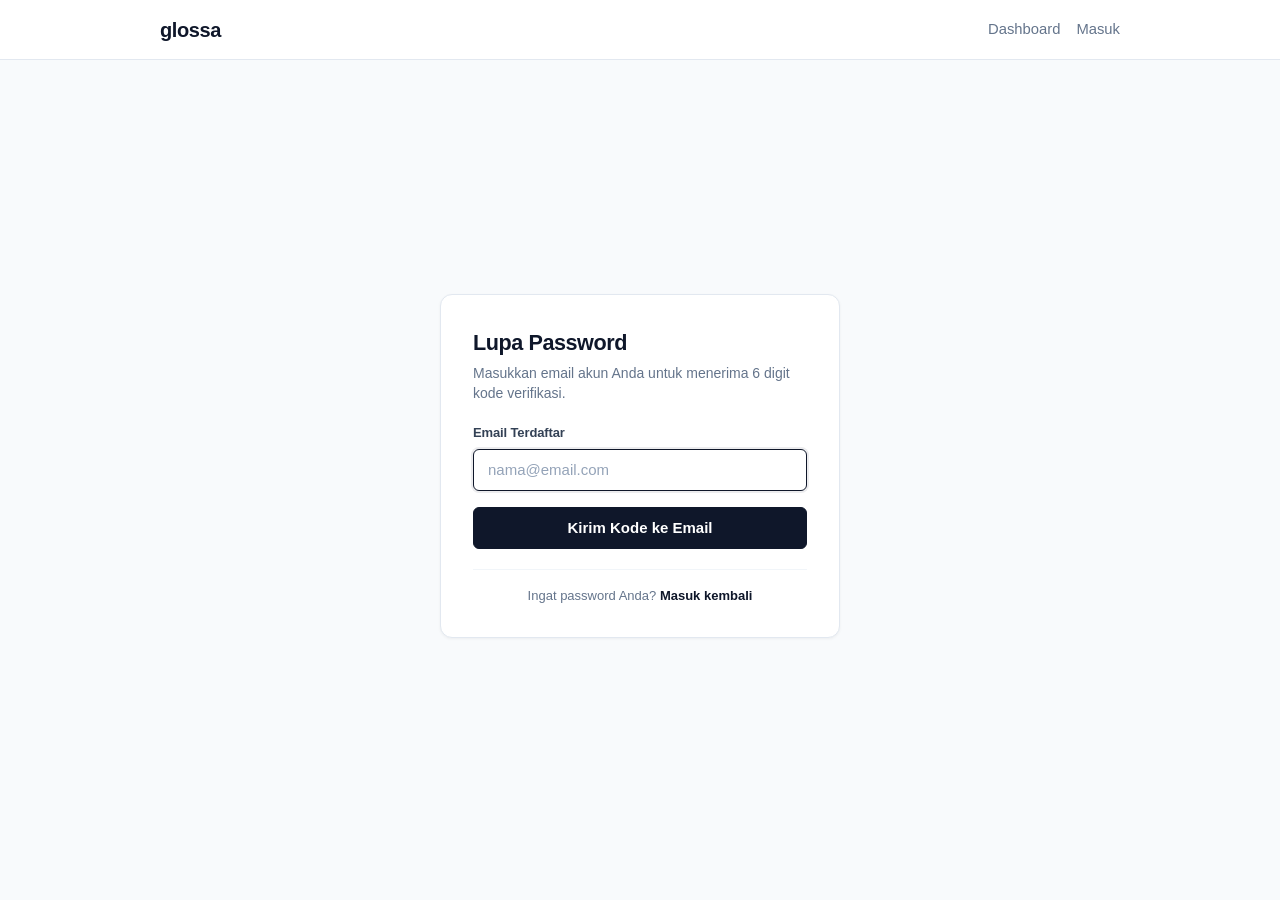
==== commit e0ffca44: "refactor(ui): optimize layout alignment and precision styling" ====
--- a/forgot_password.html
+++ b/forgot_password.html
@@ -34,7 +34,7 @@
                 <input type="email" id="reqEmail" name="email" required autofocus placeholder="nama@email.com">
             </div>
 
-            <button type="submit" id="btnSubmitRequest" class="btn btn-primary">Kirim Kode ke Email</button>
+            <button type="submit" id="btnSubmitRequest" class="btn btn-primary btn-block">Kirim Kode ke Email</button>
         </form>
 
         <div class="auth-footer">
@@ -74,7 +74,7 @@
                 </div>
             </div>
 
-            <button type="submit" id="btnSubmitVerify" class="btn btn-primary">Simpan Password Baru</button>
+            <button type="submit" id="btnSubmitVerify" class="btn btn-primary btn-block">Simpan Password Baru</button>
         </form>
 
         <div class="auth-footer">
--- a/assets/css/style.css
+++ b/assets/css/style.css
@@ -22,7 +22,9 @@
 }
 
 body {
-    font-family: -apple-system, BlinkMacSystemFont, "Segoe UI", Roboto, Helvetica, Arial, sans-serif;
+    font-family: -apple-system, BlinkMacSystemFont, "Segoe UI", Roboto, "Helvetica Neue", Arial, sans-serif;
+    -webkit-font-smoothing: antialiased;
+    -moz-osx-font-smoothing: grayscale;
     background-color: var(--bg-page);
     color: var(--text-main);
     line-height: 1.5;
@@ -34,11 +36,15 @@
 .navbar {
     background: var(--bg-surface);
     border-bottom: 1px solid var(--border-color);
-    padding: 1rem 1.5rem;
+    padding: 0 1.25rem;
+    height: 60px;
+    display: flex;
+    align-items: center;
 }
 
 .nav-container {
-    max-width: 900px;
+    max-width: 960px;
+    width: 100%;
     margin: 0 auto;
     display: flex;
     align-items: center;
@@ -521,6 +527,8 @@
     margin: 0 auto;
     padding: 1.75rem 1.25rem 3.5rem;
     flex: 1;
+    display: flex;
+    flex-direction: column;
 }
 
 /* Vertical Stacking / Rhythm */
@@ -632,43 +640,48 @@
 
 
 .auth-card {
-    max-width: 420px;
-    margin: 2rem auto;
+    width: 100%;
+    max-width: 400px;
+    margin: auto;
     background: var(--bg-surface);
     border: 1px solid var(--border-color);
-    border-radius: var(--radius);
+    border-radius: 12px;
     padding: 2rem;
-    box-shadow: 0 1px 3px rgba(0, 0, 0, 0.04);
+    box-shadow: 0 1px 3px rgba(0, 0, 0, 0.05);
 }
 
 .auth-card h2 {
-    font-size: 1.4rem;
-    font-weight: 600;
+    font-size: 1.35rem;
+    font-weight: 700;
+    letter-spacing: -0.02em;
+    color: var(--text-main);
     margin-bottom: 0.25rem;
 }
 
 .subtitle {
     font-size: 0.875rem;
     color: var(--text-muted);
-    margin-bottom: 1.5rem;
+    margin-bottom: 1.25rem;
+    line-height: 1.45;
 }
 
 .auth-form {
     display: flex;
     flex-direction: column;
-    gap: 1.1rem;
+    gap: 1rem;
 }
 
 .form-group {
     display: flex;
     flex-direction: column;
-    gap: 0.35rem;
+    gap: 0.375rem;
 }
 
 .form-group label {
-    font-size: 0.85rem;
-    font-weight: 600;
-    color: var(--text-main);
+    font-size: 0.8125rem;
+    font-weight: 600;
+    color: #334155;
+    letter-spacing: -0.01em;
 }
 
 .label-with-link {
@@ -682,31 +695,37 @@
 }
 
 .forgot-link {
-    font-size: 0.8rem;
+    font-size: 0.8125rem;
     color: var(--text-muted);
     text-decoration: none;
 }
 
 .forgot-link:hover {
-    color: var(--text-main);
+    color: var(--primary);
     text-decoration: underline;
 }
 
 .form-group input {
     width: 100%;
-    padding: 0.65rem 0.85rem;
-    font-size: 0.95rem;
+    height: 42px;
+    padding: 0 0.875rem;
+    font-size: 0.9375rem;
+    font-family: inherit;
     border: 1px solid var(--border-color);
-    border-radius: calc(var(--radius) - 2px);
-    background-color: #fff;
-    color: var(--text-main);
-    transition: border-color 0.15s, box-shadow 0.15s;
+    border-radius: 6px;
+    background-color: #ffffff;
+    color: var(--text-main);
+    transition: border-color 0.15s ease, box-shadow 0.15s ease;
+}
+
+.form-group input::placeholder {
+    color: #94a3b8;
 }
 
 .form-group input:focus {
     outline: none;
     border-color: var(--primary);
-    box-shadow: 0 0 0 3px rgba(15, 23, 42, 0.08);
+    box-shadow: 0 0 0 2px rgba(15, 23, 42, 0.08);
 }
 
 .password-input-wrapper {
@@ -727,25 +746,25 @@
 
 .btn-toggle-password {
     position: absolute;
-    right: 0.5rem;
+    right: 0.375rem;
     top: 50%;
     transform: translateY(-50%);
+    width: 32px;
+    height: 32px;
     background: transparent;
     border: none;
     color: var(--text-muted);
     cursor: pointer;
-    padding: 0.35rem;
     display: inline-flex;
     align-items: center;
     justify-content: center;
     border-radius: 4px;
-    line-height: 1;
     transition: color 0.15s ease, background-color 0.15s ease;
 }
 
 .btn-toggle-password:hover {
     color: var(--text-main);
-    background-color: rgba(0, 0, 0, 0.04);
+    background-color: #f1f5f9;
 }
 
 .btn-toggle-password:focus-visible {
@@ -757,44 +776,49 @@
     display: inline-flex;
     align-items: center;
     justify-content: center;
-    padding: 0.65rem 1.25rem;
-    font-size: 0.925rem;
-    font-weight: 500;
-    border-radius: calc(var(--radius) - 2px);
+    height: 42px;
+    padding: 0 1.25rem;
+    font-size: 0.9375rem;
+    font-weight: 600;
+    font-family: inherit;
+    border-radius: 6px;
     text-decoration: none;
     cursor: pointer;
     border: 1px solid transparent;
-    transition: background-color 0.15s, color 0.15s;
+    transition: background-color 0.15s ease, border-color 0.15s ease, transform 0.1s ease;
+    white-space: nowrap;
+}
+
+.btn:active {
+    transform: scale(0.99);
 }
 
 .btn-primary {
     background-color: var(--primary);
     color: #ffffff;
+    border-color: var(--primary);
 }
 
 .btn-primary:hover {
     background-color: var(--primary-hover);
+    border-color: var(--primary-hover);
 }
 
 .btn-secondary {
-    background-color: transparent;
+    background-color: #ffffff;
     border-color: var(--border-color);
     color: var(--text-main);
 }
 
 .btn-secondary:hover {
-    background-color: #f1f5f9;
+    background-color: #f8fafc;
+    border-color: #cbd5e1;
 }
 
 .btn-sm {
-    padding: 0.4rem 0.85rem;
-    font-size: 0.85rem;
-}
-
-.btn-primary.btn-sm,
-.btn-sm:not(.btn-secondary):not(.btn-danger) {
-    background-color: var(--primary);
-    color: #fff;
+    height: 34px;
+    padding: 0 0.85rem;
+    font-size: 0.8125rem;
 }
 
 .btn-danger {
@@ -806,11 +830,15 @@
 .btn-danger:hover {
     background-color: #b91c1c;
     border-color: #b91c1c;
-    color: #ffffff;
-}
-
-.btn-block {
+}
+
+.btn-block,
+.auth-card .btn[type="submit"] {
     width: 100% !important;
+}
+
+.actions-row .btn {
+    width: auto;
 }
 
 .btn-icon,
@@ -818,12 +846,12 @@
     flex-shrink: 0;
 }
 
-
 .alert {
-    padding: 0.75rem 1rem;
-    border-radius: calc(var(--radius) - 2px);
-    font-size: 0.875rem;
-    margin-bottom: 1.25rem;
+    padding: 0.75rem 0.875rem;
+    border-radius: 6px;
+    font-size: 0.8125rem;
+    line-height: 1.45;
+    margin-bottom: 1rem;
 }
 
 .alert-error {
@@ -839,31 +867,34 @@
 }
 
 .alert-info {
-    background-color: #f0f7ff;
+    background-color: #eff6ff;
     color: #1e40af;
     border: 1px solid #bfdbfe;
 }
 
 .auth-tabs {
     display: flex;
-    gap: 0.5rem;
+    gap: 4px;
     margin-bottom: 1.5rem;
-    background: #f8fafc;
-    padding: 0.35rem;
-    border-radius: var(--radius);
-    border: 1px solid var(--border);
+    background: #f1f5f9;
+    padding: 4px;
+    border-radius: 8px;
+    border: 1px solid var(--border-color);
 }
 
 .auth-tab {
     flex: 1;
     text-align: center;
-    padding: 0.5rem 0.75rem;
-    font-size: 0.9rem;
+    height: 36px;
+    display: inline-flex;
+    align-items: center;
+    justify-content: center;
+    font-size: 0.875rem;
     font-weight: 600;
     color: var(--text-muted);
     text-decoration: none;
-    border-radius: calc(var(--radius) - 2px);
-    transition: all 0.2s ease;
+    border-radius: 6px;
+    transition: all 0.15s ease;
     border: none;
     background: transparent;
     cursor: pointer;
@@ -876,14 +907,16 @@
 
 .auth-tab.active {
     background: #ffffff;
-    color: var(--primary);
-    box-shadow: 0 1px 3px rgba(0, 0, 0, 0.08);
+    color: var(--text-main);
+    box-shadow: 0 1px 2px rgba(0, 0, 0, 0.08);
 }
 
 .auth-footer {
-    margin-top: 1.5rem;
+    margin-top: 1.25rem;
+    padding-top: 1rem;
+    border-top: 1px solid #f1f5f9;
     text-align: center;
-    font-size: 0.85rem;
+    font-size: 0.8125rem;
     color: var(--text-muted);
 }
 
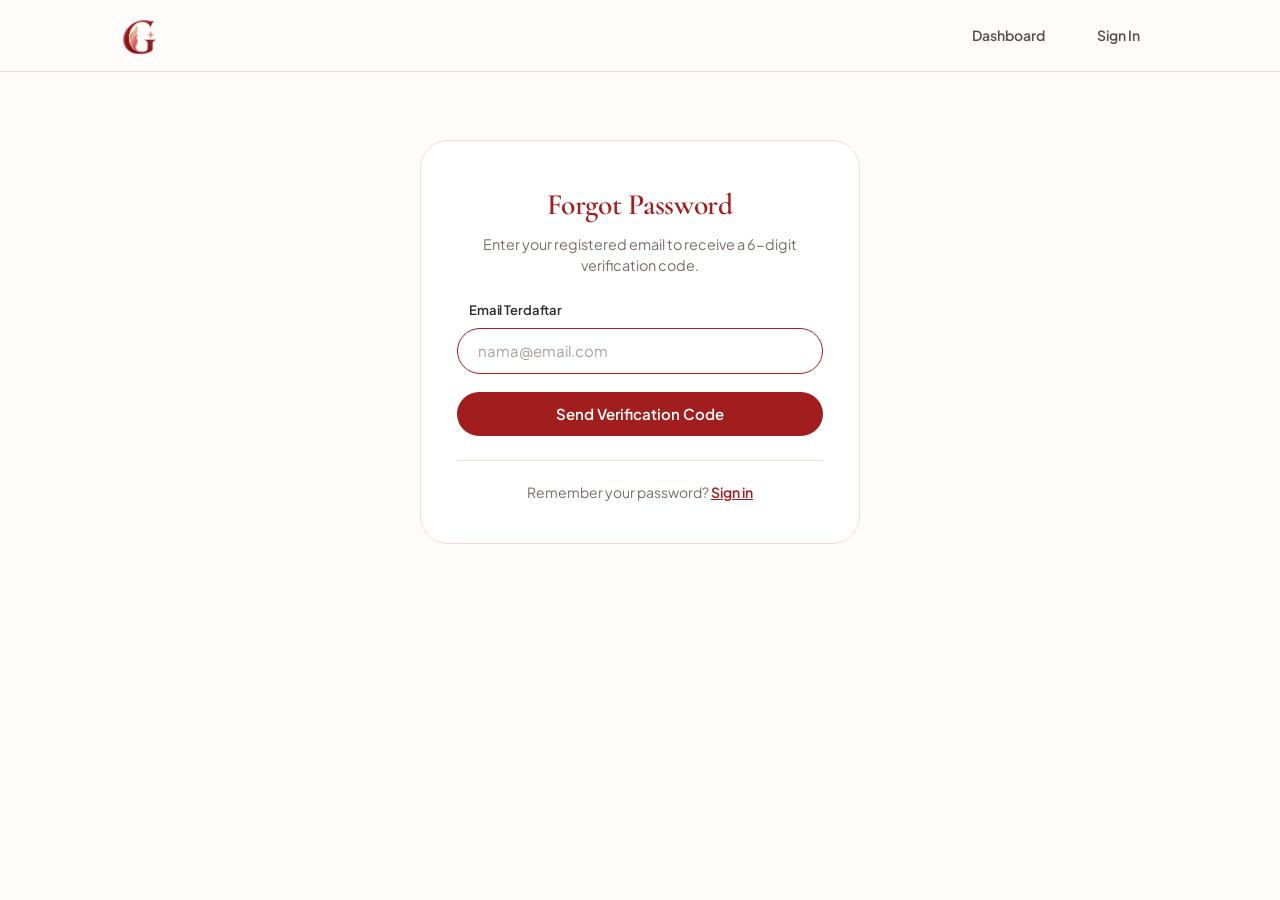
==== commit b08bc919: "feat: add structured face shape and undertone recommendations, update UI and server scripts" ====
--- a/forgot_password.html
+++ b/forgot_password.html
@@ -1,32 +1,37 @@
 <!DOCTYPE html>
-<html lang="id">
+<html lang="en">
 <head>
     <meta charset="UTF-8">
     <meta name="viewport" content="width=device-width, initial-scale=1.0">
-    <title>Lupa Password - glossa</title>
-    <link rel="stylesheet" href="assets/css/style.css">
+    <title>Forgot Password - Glossa</title>
+    <link rel="preconnect" href="https://fonts.googleapis.com">
+    <link rel="preconnect" href="https://fonts.gstatic.com" crossorigin>
+    <link href="https://fonts.googleapis.com/css2?family=Cormorant+Garamond:ital,wght@0,500;0,600;0,700;1,600;1,700&family=Plus+Jakarta+Sans:wght@400;500;600;700&display=swap" rel="stylesheet">
+    <link rel="stylesheet" href="assets/css/style.css?v=2.9">
 </head>
 <body>
 <header class="navbar">
     <div class="nav-container">
-        <a href="index.html" class="brand">glossa</a>
+        <a href="index.html" class="brand" aria-label="Glossa">
+            <span class="brand__mark"><img src="assets/images/logo.png" alt="Glossa logo"></span>
+        </a>
         <nav class="nav-links">
             <a href="index.html" class="nav-link">Dashboard</a>
-            <a href="login.html" class="nav-link">Masuk</a>
+            <a href="login.html" class="nav-link">Sign In</a>
         </nav>
     </div>
 </header>
 <main class="container">
 
 <div class="auth-card">
-    <h2>Lupa Password</h2>
+    <h2>Forgot Password</h2>
 
     <div id="authAlertSuccess" class="alert alert-success" style="display: none;"></div>
     <div id="authAlertError" class="alert alert-error" style="display: none;"></div>
 
     
     <div id="stepRequest">
-        <p class="subtitle">Masukkan email akun Anda untuk menerima 6 digit kode verifikasi.</p>
+        <p class="subtitle">Enter your registered email to receive a 6-digit verification code.</p>
 
         <form id="formRequestReset" class="auth-form">
             <div class="form-group">
@@ -34,11 +39,11 @@
                 <input type="email" id="reqEmail" name="email" required autofocus placeholder="nama@email.com">
             </div>
 
-            <button type="submit" id="btnSubmitRequest" class="btn btn-primary btn-block">Kirim Kode ke Email</button>
+            <button type="submit" id="btnSubmitRequest" class="btn btn-primary btn-block">Send Verification Code</button>
         </form>
 
         <div class="auth-footer">
-            Ingat password Anda? <a href="login.html">Masuk kembali</a>
+            Remember your password? <a href="login.html">Sign in</a>
         </div>
     </div>
 
@@ -74,18 +79,18 @@
                 </div>
             </div>
 
-            <button type="submit" id="btnSubmitVerify" class="btn btn-primary btn-block">Simpan Password Baru</button>
+            <button type="submit" id="btnSubmitVerify" class="btn btn-primary btn-block">Save New Password</button>
         </form>
 
         <div class="auth-footer">
-            Tidak menerima email? <a href="#" id="linkResendCode">Kirim ulang kode</a> &bull; <a href="login.html">Batal</a>
+            Didn't receive email? <a href="#" id="linkResendCode">Resend code</a> &bull; <a href="login.html">Cancel</a>
         </div>
     </div>
 </div>
 
 </main>
 
-<script src="assets/js/app.js"></script>
+<script src="assets/js/app.js?v=2.5"></script>
 <script>
 document.addEventListener('DOMContentLoaded', () => {
     let currentEmail = '';
@@ -133,19 +138,19 @@
                 displayTargetEmail.textContent = currentEmail;
                 stepRequest.style.display = 'none';
                 stepVerify.style.display = 'block';
-                alertSuccess.textContent = data.message || 'Kode verifikasi telah dikirim ke email Anda.';
+                alertSuccess.textContent = data.message || 'Verification code has been sent to your email.';
                 alertSuccess.style.display = 'block';
                 document.getElementById('resetCode').focus();
             } else {
-                alertError.textContent = data.error || 'Gagal mengirim kode.';
+                alertError.textContent = data.error || 'Failed to send code.';
                 alertError.style.display = 'block';
             }
         } catch (err) {
-            alertError.textContent = 'Gagal menghubungi server. Silakan coba lagi.';
+            alertError.textContent = 'Failed to connect to server. Please try again.';
             alertError.style.display = 'block';
         } finally {
             btnSubmitRequest.disabled = false;
-            btnSubmitRequest.textContent = 'Kirim Kode ke Email';
+            btnSubmitRequest.textContent = 'Send Verification Code';
         }
     });
 
@@ -178,22 +183,22 @@
             });
             const data = await res.json();
             if (data.success) {
-                alertSuccess.textContent = data.message || 'Password berhasil diperbarui!';
+                alertSuccess.textContent = data.message || 'Password successfully reset!';
                 alertSuccess.style.display = 'block';
                 formVerify.reset();
                 setTimeout(() => {
                     window.location.href = 'login.html';
                 }, 1500);
             } else {
-                alertError.textContent = data.error || 'Verifikasi gagal.';
+                alertError.textContent = data.error || 'Verification failed.';
                 alertError.style.display = 'block';
             }
         } catch (err) {
-            alertError.textContent = 'Gagal menghubungi server. Silakan coba lagi.';
+            alertError.textContent = 'Failed to connect to server. Please try again.';
             alertError.style.display = 'block';
         } finally {
             btnSubmitVerify.disabled = false;
-            btnSubmitVerify.textContent = 'Simpan Password Baru';
+            btnSubmitVerify.textContent = 'Save New Password';
         }
     });
 
--- a/assets/css/style.css
+++ b/assets/css/style.css
@@ -1,3 +1,5 @@
+@import url('https://fonts.googleapis.com/css2?family=Cormorant+Garamond:ital,wght@0,500;0,600;0,700;1,600;1,700&family=Plus+Jakarta+Sans:wght@400;500;600;700&display=swap');
+
 *, *::before, *::after {
     box-sizing: border-box;
     margin: 0;
@@ -5,13 +7,13 @@
 }
 
 :root {
-    --bg-page: #f8fafc;
+    --bg-page: #fffcfb;
     --bg-surface: #ffffff;
-    --text-main: #0f172a;
-    --text-muted: #64748b;
-    --border-color: #e2e8f0;
-    --primary: #0f172a;
-    --primary-hover: #1e293b;
+    --text-main: #2d2d2d;
+    --text-muted: #7a6d6a;
+    --border-color: #f3dcd6;
+    --primary: #a21e1e;
+    --primary-hover: #8e1818;
     --danger-bg: #fef2f2;
     --danger-text: #991b1b;
     --danger-border: #fecaca;
@@ -19,63 +21,139 @@
     --success-text: #166534;
     --success-border: #bbf7d0;
     --radius: 8px;
+    --font-serif: "Cormorant Garamond", Georgia, serif;
+    --font-sans: "Plus Jakarta Sans", system-ui, sans-serif;
+    --c-primary: #a21e1e;
+    --c-primary-2: #a9281c;
+    --c-secondary: #ffd0d0;
+    --c-card: #ffeede;
+    --c-bg: #fffcfb;
+    --c-text: #2d2d2d;
+    --c-muted: #7a6d6a;
+    --c-line: #f3dcd6;
+    --c-white: #ffffff;
+    --c-radius: 24px;
+    --c-radius-sm: 14px;
+    --nav-h: 72px;
 }
 
 body {
-    font-family: -apple-system, BlinkMacSystemFont, "Segoe UI", Roboto, "Helvetica Neue", Arial, sans-serif;
+    font-family: var(--font-sans);
     -webkit-font-smoothing: antialiased;
     -moz-osx-font-smoothing: grayscale;
-    background-color: var(--bg-page);
-    color: var(--text-main);
-    line-height: 1.5;
+    background-color: var(--c-bg, #fffcfb);
+    color: var(--c-text, #2d2d2d);
+    line-height: 1.6;
     min-height: 100vh;
     display: flex;
     flex-direction: column;
 }
 
+button, input, select, textarea {
+    font-family: var(--font-sans);
+}
+
+button {
+    font: inherit;
+    cursor: pointer;
+}
+
 .navbar {
-    background: var(--bg-surface);
-    border-bottom: 1px solid var(--border-color);
-    padding: 0 1.25rem;
-    height: 60px;
+    position: sticky;
+    top: 0;
+    z-index: 50;
+    background: rgba(255, 252, 251, 0.94);
+    backdrop-filter: blur(10px);
+    -webkit-backdrop-filter: blur(10px);
+    border-bottom: 1px solid var(--border-color, #f3dcd6);
+    padding: 0 1.5rem;
+    height: var(--nav-h, 72px);
+    min-height: 72px;
     display: flex;
     align-items: center;
 }
 
 .nav-container {
-    max-width: 960px;
+    max-width: 1040px;
     width: 100%;
+    height: 100%;
     margin: 0 auto;
     display: flex;
     align-items: center;
     justify-content: space-between;
+    gap: 20px;
 }
 
 .brand {
+    display: inline-flex;
+    align-items: center;
+    gap: 10px;
+    text-decoration: none;
+    color: var(--c-primary, #a21e1e);
+    font-family: var(--font-serif);
     font-weight: 700;
-    font-size: 1.25rem;
-    color: var(--text-main);
+    font-size: 24px;
+    letter-spacing: -0.01em;
+    line-height: 1;
+}
+
+.brand__mark {
+    width: 38px;
+    height: 38px;
+    display: flex;
+    align-items: center;
+    justify-content: center;
+    flex-shrink: 0;
+}
+
+.brand__mark img {
+    width: 100%;
+    height: 100%;
+    object-fit: contain;
+    display: block;
+}
+
+.brand__name {
+    font-family: var(--font-serif);
+    font-weight: 700;
+    font-size: 24px;
+    color: var(--c-primary, #a21e1e);
+    letter-spacing: -0.01em;
+    line-height: 1;
+}
+
+.nav-links {
+    display: flex;
+    align-items: center;
+    gap: 12px;
+    list-style: none;
+    padding: 0;
+    margin: 0;
+}
+
+.nav-link {
+    display: inline-flex;
+    align-items: center;
+    justify-content: center;
+    padding: 9px 20px;
+    border-radius: 999px;
+    color: #5b4f4c;
     text-decoration: none;
-    letter-spacing: -0.02em;
-}
-
-.nav-links {
-    display: flex;
-    align-items: center;
-    gap: 1rem;
-}
-
-.nav-link {
-    color: var(--text-muted);
-    text-decoration: none;
-    font-size: 0.925rem;
-    font-weight: 500;
-    transition: color 0.15s ease;
-}
-
-.nav-link:hover,
-.nav-link.active {
-    color: var(--text-main);
+    font-size: 14px;
+    font-weight: 600;
+    line-height: 1.2;
+    transition: background 0.2s ease, color 0.2s ease;
+}
+
+.nav-link:hover {
+    color: var(--c-primary, #a21e1e);
+    background: #fbeee9;
+}
+
+.nav-link.active,
+.nav-link.is-active {
+    background: var(--c-secondary, #ffd0d0);
+    color: var(--c-primary, #a21e1e);
     font-weight: 600;
 }
 
@@ -85,25 +163,43 @@
     font-weight: 500;
 }
 
+.icon-btn,
 .nav-profile-btn {
+    width: 40px;
+    height: 40px;
+    border-radius: 50%;
     display: inline-flex;
     align-items: center;
-    gap: 0.5rem;
-    padding: 0.35rem 0.75rem;
-    background: #f8fafc;
-    border: 1px solid var(--border-color);
-    border-radius: 9999px;
-    color: var(--text-main);
+    justify-content: center;
+    border: 1px solid var(--c-line, #f3dcd6);
+    background: #ffffff;
+    color: var(--c-primary, #a21e1e);
     text-decoration: none;
-    font-size: 0.9rem;
-    font-weight: 500;
-    transition: all 0.2s ease;
-}
-
+    cursor: pointer;
+    flex-shrink: 0;
+    transition: background-color 0.2s ease, border-color 0.2s ease, color 0.2s ease;
+}
+
+.icon-btn:hover,
 .nav-profile-btn:hover {
-    background: #f1f5f9;
-    border-color: var(--primary);
-    color: var(--primary);
+    background: var(--c-secondary, #ffd0d0);
+    border-color: var(--c-secondary, #ffd0d0);
+    color: var(--c-primary, #a21e1e);
+}
+
+.icon-btn.active,
+.icon-btn.is-active,
+.nav-profile-btn.active,
+.nav-profile-btn.is-active {
+    background: var(--c-secondary, #ffd0d0);
+    border-color: var(--c-secondary, #ffd0d0);
+    color: var(--c-primary, #a21e1e);
+}
+
+.icon-btn svg,
+.nav-profile-btn svg {
+    display: block;
+    pointer-events: none;
 }
 
 .nav-avatar {
@@ -119,8 +215,7 @@
     font-weight: 700;
 }
 
-.layout-grid-2,
-.profile-wrapper {
+.layout-grid-2 {
     width: 100%;
     display: grid;
     grid-template-columns: 360px 1fr;
@@ -128,91 +223,214 @@
     align-items: start;
 }
 
-@media (max-width: 860px) {
-    .layout-grid-2,
-    .profile-wrapper {
+/* ==========================================================================
+   Beauty Profile Layout - Luxury Glossa Design System
+   ========================================================================== */
+.profile-hero-card {
+    background: #ffffff;
+    border: 1px solid #f0e4e2;
+    border-radius: 28px;
+    padding: 1.75rem 2.25rem;
+    margin-bottom: 1.5rem;
+    display: flex;
+    align-items: center;
+    justify-content: space-between;
+    gap: 1.5rem;
+    flex-wrap: wrap;
+    box-shadow: 0 4px 16px rgba(162, 30, 30, 0.03);
+}
+
+.profile-hero-main {
+    display: flex;
+    align-items: center;
+    gap: 1.35rem;
+    flex: 1;
+    min-width: 280px;
+}
+
+.profile-hero-avatar {
+    width: 68px;
+    height: 68px;
+    border-radius: 50%;
+    background: #fff5f6;
+    border: 1.5px solid #fecdd3;
+    color: var(--c-primary, #a21e1e);
+    display: flex;
+    align-items: center;
+    justify-content: center;
+    flex-shrink: 0;
+}
+
+.profile-hero-info {
+    display: flex;
+    flex-direction: column;
+    gap: 0.25rem;
+}
+
+.profile-hero-name-row {
+    display: flex;
+    align-items: center;
+    gap: 0.75rem;
+    flex-wrap: wrap;
+}
+
+.profile-hero-name-row h2 {
+    font-family: var(--font-serif);
+    font-size: 1.85rem;
+    font-weight: 600;
+    color: var(--c-primary, #a21e1e);
+    line-height: 1.15;
+    margin: 0;
+}
+
+.profile-email {
+    color: var(--c-muted, #7a6d6a);
+    font-size: 0.88rem;
+    margin: 0;
+}
+
+.profile-hero-pills {
+    display: flex;
+    align-items: center;
+    gap: 0.5rem;
+    flex-wrap: wrap;
+    margin-top: 0.25rem;
+}
+
+.profile-meta-pill {
+    font-size: 0.78rem;
+    color: #6d5b59;
+    background: #faf7f7;
+    border: 1px solid #eee4e2;
+    padding: 0.2rem 0.65rem;
+    border-radius: 999px;
+    display: inline-flex;
+    align-items: center;
+    gap: 0.25rem;
+}
+
+.profile-meta-pill strong {
+    color: var(--c-text, #2d2d2d);
+}
+
+.profile-hero-actions {
+    display: flex;
+    align-items: center;
+    gap: 0.75rem;
+}
+
+.profile-grid,
+.profile-wrapper {
+    width: 100%;
+    display: grid;
+    grid-template-columns: 1fr 1fr;
+    gap: 1.5rem;
+    align-items: start;
+}
+
+@media (max-width: 900px) {
+    .profile-grid,
+    .profile-wrapper,
+    .layout-grid-2 {
         grid-template-columns: 1fr;
-        gap: 1.5rem;
-    }
-}
-
-.profile-card {
-    background: var(--bg-surface);
-    border: 1px solid var(--border-color);
-    border-radius: var(--radius);
-    padding: 2.25rem 2rem;
-    box-shadow: 0 4px 6px -1px rgba(0, 0, 0, 0.05);
-}
-
-.profile-header {
-    display: flex;
-    align-items: center;
-    gap: 1.25rem;
-    margin-bottom: 2rem;
-    padding-bottom: 1.5rem;
-    border-bottom: 1px solid var(--border-color);
-}
-
-
-.profile-titles h1 {
-    font-size: 1.35rem;
-    font-weight: 700;
-    margin-bottom: 0.25rem;
-}
-
-.profile-email {
-    color: var(--text-muted);
-    font-size: 0.9rem;
+        gap: 1.25rem;
+    }
+    .profile-hero-card {
+        padding: 1.5rem;
+    }
+}
+
+.panel.profile-panel,
+.panel.history-panel,
+.profile-card,
+.history-section {
+    background: #ffffff;
+    border: 1px solid #f0e4e2;
+    border-radius: 28px;
+    padding: 2rem 1.75rem;
+    box-shadow: none;
+    margin-bottom: 0;
+    box-sizing: border-box;
+}
+
+.profile-panel .panel__title,
+.history-panel .panel__title {
+    font-family: var(--font-serif);
+    font-size: 1.55rem;
+    font-weight: 600;
+    color: var(--c-primary, #a21e1e);
+    margin: 0 0 1.25rem;
 }
 
 .profile-details {
     display: flex;
     flex-direction: column;
-    gap: 0.85rem;
-    margin-bottom: 2rem;
-}
-
+    gap: 0.65rem;
+    margin-bottom: 1.5rem;
+}
+
+/* Detail Rows - Precision Rounded Pill Shape */
 .detail-row {
     display: flex;
     justify-content: space-between;
     align-items: center;
-    padding: 0.75rem 1rem;
-    background: #f8fafc;
-    border-radius: 8px;
-    border: 1px solid var(--border-color);
+    padding: 0.8rem 1.25rem;
+    background: #faf7f7;
+    border-radius: 999px;
+    border: 1px solid #eee4e2;
+    transition: border-color 0.15s ease, background-color 0.15s ease;
+}
+
+.detail-row:hover {
+    border-color: #e2cbca;
+    background-color: #ffffff;
 }
 
 .detail-label {
-    font-size: 0.875rem;
-    color: var(--text-muted);
+    font-size: 0.825rem;
+    color: var(--c-muted, #7a6d6a);
     font-weight: 500;
+    white-space: nowrap;
+}
+
+.detail-value-group {
+    display: flex;
+    align-items: center;
+    gap: 0.65rem;
+    min-width: 0;
 }
 
 .detail-value {
-    font-size: 0.9rem;
-    font-weight: 600;
-    color: var(--text-main);
+    font-size: 0.88rem;
+    font-weight: 600;
+    color: var(--c-text, #2d2d2d);
+    text-overflow: ellipsis;
+    overflow: hidden;
+    white-space: nowrap;
 }
 
 .btn-edit-inline {
     display: inline-flex;
     align-items: center;
     gap: 0.35rem;
-    font-size: 0.8rem;
-    font-weight: 500;
-    color: var(--text-main);
-    background: #ffffff;
-    border: 1px solid var(--border-color);
-    padding: 0.25rem 0.6rem;
-    border-radius: 6px;
+    font-size: 0.75rem;
+    font-weight: 600;
+    color: var(--c-primary, #a21e1e);
+    background: #fff5f6;
+    border: 1px solid #fecdd3;
+    padding: 0.22rem 0.65rem;
+    border-radius: 999px;
     cursor: pointer;
+    box-shadow: none !important;
+    transform: none !important;
     transition: all 0.15s ease;
+    flex-shrink: 0;
 }
 
 .btn-edit-inline:hover {
-    background: #f1f5f9;
-    border-color: var(--primary);
-    color: var(--primary);
+    background: var(--c-primary, #a21e1e);
+    border-color: var(--c-primary, #a21e1e);
+    color: #ffffff;
 }
 
 .status-badge {
@@ -222,20 +440,20 @@
     font-size: 0.75rem;
     font-weight: 600;
     padding: 0.25rem 0.65rem;
-    border-radius: 9999px;
+    border-radius: 999px;
     line-height: 1;
 }
 
 .status-badge.verified {
     background: #ecfdf5;
     color: #065f46;
-    border: 1px solid #10b981;
+    border: 1px solid #a7f3d0;
 }
 
 .status-badge.unverified {
-    background: #fffbeb;
-    color: #92400e;
-    border: 1px solid #f59e0b;
+    background: #fff1f2;
+    color: #9f1239;
+    border: 1px solid #fecdd3;
 }
 
 .status-badge.unverified.clickable {
@@ -244,8 +462,8 @@
 }
 
 .status-badge.unverified.clickable:hover {
-    background: #fef3c7;
-    border-color: #d97706;
+    background: #ffe4e6;
+    border-color: #fda4af;
 }
 
 .email-detail-container {
@@ -321,81 +539,115 @@
     margin-top: 0.15rem;
 }
 
-/* Verification Notice Banner - Stacked layout to avoid overflow */
+/* Verification Notice Banner - Precise Horizontal Pill */
 .email-verify-banner {
     display: flex;
-    flex-direction: column;
+    align-items: center;
+    justify-content: space-between;
     gap: 0.75rem;
-    background: #fffbeb;
-    border: 1px solid #fde68a;
-    border-radius: 10px;
-    padding: 0.9rem 1rem;
-    margin-bottom: 1.5rem;
+    background: #fff5f6;
+    border: 1px solid #fecdd3;
+    border-radius: 999px;
+    padding: 0.5rem 1rem 0.5rem 0.85rem;
+    margin-top: -0.15rem;
+    margin-bottom: 0.65rem;
     box-sizing: border-box;
     width: 100%;
-}
-
-.banner-top {
-    display: flex;
-    align-items: flex-start;
+    transition: all 0.15s ease;
+}
+
+.email-verify-banner[style*="display: block"] {
+    display: flex !important;
+}
+
+.banner-content {
+    display: flex;
+    align-items: center;
     gap: 0.65rem;
-    width: 100%;
+    flex: 1;
+    min-width: 0;
 }
 
 .banner-icon-badge {
-    width: 34px;
-    height: 34px;
+    width: 28px;
+    height: 28px;
     border-radius: 50%;
-    background: #fef08a;
-    color: #b45309;
+    background: #ffe4e6;
+    color: var(--c-primary, #a21e1e);
     display: flex;
     align-items: center;
     justify-content: center;
     flex-shrink: 0;
-    margin-top: 2px;
-}
-
-.banner-body {
-    flex: 1;
+}
+
+.banner-text-wrap {
+    display: flex;
+    align-items: center;
+    gap: 0.5rem;
+    flex-wrap: wrap;
     min-width: 0;
 }
 
 .banner-title {
-    font-size: 0.875rem;
+    font-size: 0.8rem;
     font-weight: 700;
-    color: #92400e;
-    line-height: 1.3;
-    margin-bottom: 0.2rem;
-}
-
-.banner-text {
-    font-size: 0.8rem;
-    color: #78350f;
-    line-height: 1.4;
-    word-break: break-word;
+    color: #9f1239;
+    line-height: 1.2;
+    white-space: nowrap;
+}
+
+.banner-desc {
+    font-size: 0.75rem;
+    color: #715858;
+    line-height: 1.2;
+    white-space: nowrap;
+    text-overflow: ellipsis;
+    overflow: hidden;
 }
 
 .btn-banner-action {
-    display: flex;
+    display: inline-flex;
     align-items: center;
     justify-content: center;
-    gap: 0.4rem;
-    width: 100%;
-    background: #b45309;
+    gap: 0.35rem;
+    background: var(--c-primary, #a21e1e);
     color: #ffffff;
-    font-size: 0.825rem;
-    font-weight: 600;
-    padding: 0.55rem 0.85rem;
-    border-radius: 6px;
+    font-size: 0.75rem;
+    font-weight: 600;
+    padding: 0.32rem 0.85rem;
+    border-radius: 999px;
     border: none;
     cursor: pointer;
-    box-sizing: border-box;
-    transition: background 0.15s ease;
-    box-shadow: 0 1px 2px rgba(180, 83, 9, 0.15);
+    flex-shrink: 0;
+    white-space: nowrap;
+    box-shadow: none !important;
+    transform: none !important;
+    transition: background-color 0.15s ease;
 }
 
 .btn-banner-action:hover {
-    background: #92400e;
+    background: var(--c-primary-hover, #861818);
+}
+
+@media (max-width: 600px) {
+    .email-verify-banner {
+        border-radius: 18px;
+        padding: 0.75rem 1rem;
+        flex-direction: column;
+        align-items: stretch;
+        gap: 0.65rem;
+    }
+    .banner-text-wrap {
+        flex-direction: column;
+        align-items: flex-start;
+        gap: 0.2rem;
+    }
+    .banner-desc {
+        white-space: normal;
+    }
+    .btn-banner-action {
+        width: 100%;
+    }
 }
 
 /* Modal Verification UI Upgrades */
@@ -408,37 +660,39 @@
     width: 58px;
     height: 58px;
     border-radius: 50%;
-    background: linear-gradient(135deg, #eff6ff 0%, #dbeafe 100%);
-    color: #2563eb;
+    background: #fff5f6;
+    color: var(--c-primary, #a21e1e);
     display: inline-flex;
     align-items: center;
     justify-content: center;
     margin-bottom: 0.85rem;
-    box-shadow: 0 4px 12px rgba(37, 99, 235, 0.12);
+    border: 1px solid #fecdd3;
+    box-shadow: none;
 }
 
 .otp-modal-header h3 {
-    font-size: 1.25rem;
-    font-weight: 700;
-    color: var(--text-main);
+    font-family: var(--font-serif);
+    font-size: 1.55rem;
+    font-weight: 600;
+    color: var(--c-primary, #a21e1e);
     margin-bottom: 0.35rem;
 }
 
 .otp-modal-subtitle {
     font-size: 0.875rem;
-    color: var(--text-muted);
+    color: var(--c-muted, #7a6d6a);
     line-height: 1.5;
 }
 
 .email-pill {
     display: inline-block;
-    background: #f1f5f9;
-    color: var(--text-main);
-    padding: 0.15rem 0.6rem;
-    border-radius: 6px;
+    background: #fff5f6;
+    color: var(--c-primary, #a21e1e);
+    padding: 0.15rem 0.65rem;
+    border-radius: 999px;
     font-weight: 600;
     font-size: 0.85rem;
-    border: 1px solid var(--border-color);
+    border: 1px solid #fecdd3;
     margin-top: 0.25rem;
 }
 
@@ -455,24 +709,24 @@
     font-weight: 700;
     font-family: ui-monospace, SFMono-Regular, Menlo, Monaco, Consolas, monospace;
     padding: 0.75rem 1rem;
-    border-radius: 8px;
-    border: 2px solid var(--border-color);
-    background: #f8fafc;
+    border-radius: 16px;
+    border: 2px solid var(--c-line, #f3dcd6);
+    background: #fffcfb;
     width: 100%;
-    color: var(--text-main);
+    color: var(--c-text, #2d2d2d);
     transition: all 0.2s ease;
 }
 
 .otp-field:focus {
-    border-color: #2563eb;
+    border-color: var(--c-primary, #a21e1e);
     background: #ffffff;
-    box-shadow: 0 0 0 4px rgba(37, 99, 235, 0.12);
+    box-shadow: 0 0 0 3px rgba(162, 30, 30, 0.1);
     outline: none;
 }
 
 .otp-hint {
     font-size: 0.75rem;
-    color: var(--text-muted);
+    color: var(--c-muted, #7a6d6a);
     text-align: center;
     margin-top: 0.4rem;
 }
@@ -480,14 +734,14 @@
 .resend-box {
     margin-top: 1rem;
     padding-top: 0.85rem;
-    border-top: 1px solid var(--border-color);
+    border-top: 1px solid var(--c-line, #f3dcd6);
     text-align: center;
 }
 
 .btn-link-resend {
     background: none;
     border: none;
-    color: #2563eb;
+    color: var(--c-primary, #a21e1e);
     font-size: 0.825rem;
     font-weight: 600;
     cursor: pointer;
@@ -497,7 +751,7 @@
 }
 
 .btn-link-resend:hover {
-    color: #1d4ed8;
+    color: var(--c-primary-hover, #861818);
 }
 
 @media (max-width: 640px) {
@@ -523,7 +777,7 @@
    ========================================================================== */
 .container {
     width: 100%;
-    max-width: 960px;
+    max-width: 1040px;
     margin: 0 auto;
     padding: 1.75rem 1.25rem 3.5rem;
     flex: 1;
@@ -641,53 +895,58 @@
 
 .auth-card {
     width: 100%;
-    max-width: 400px;
-    margin: auto;
-    background: var(--bg-surface);
-    border: 1px solid var(--border-color);
-    border-radius: 12px;
-    padding: 2rem;
-    box-shadow: 0 1px 3px rgba(0, 0, 0, 0.05);
+    max-width: 440px;
+    margin: 2.5rem auto;
+    background: #ffffff;
+    border: 1px solid var(--c-line, #f3dcd6);
+    border-radius: 28px;
+    padding: 2.5rem 2.25rem;
+    box-shadow: none;
 }
 
 .auth-card h2 {
-    font-size: 1.35rem;
-    font-weight: 700;
-    letter-spacing: -0.02em;
-    color: var(--text-main);
-    margin-bottom: 0.25rem;
+    font-family: var(--font-serif);
+    font-size: 1.85rem;
+    font-weight: 600;
+    letter-spacing: -0.01em;
+    color: var(--c-primary, #a21e1e);
+    margin-bottom: 0.35rem;
+    text-align: center;
 }
 
 .subtitle {
-    font-size: 0.875rem;
-    color: var(--text-muted);
-    margin-bottom: 1.25rem;
+    font-size: 0.9rem;
+    color: var(--c-muted, #7a6d6a);
+    margin-bottom: 1.5rem;
     line-height: 1.45;
+    text-align: center;
 }
 
 .auth-form {
     display: flex;
     flex-direction: column;
-    gap: 1rem;
+    gap: 1.15rem;
 }
 
 .form-group {
     display: flex;
     flex-direction: column;
-    gap: 0.375rem;
+    gap: 0.45rem;
 }
 
 .form-group label {
     font-size: 0.8125rem;
     font-weight: 600;
-    color: #334155;
+    color: var(--c-text, #2d2d2d);
     letter-spacing: -0.01em;
+    padding-left: 0.75rem;
 }
 
 .label-with-link {
     display: flex;
     justify-content: space-between;
     align-items: center;
+    padding-right: 0.5rem;
 }
 
 .label-with-link label {
@@ -696,36 +955,63 @@
 
 .forgot-link {
     font-size: 0.8125rem;
-    color: var(--text-muted);
+    color: var(--c-muted, #7a6d6a);
     text-decoration: none;
+    transition: color 0.15s ease;
 }
 
 .forgot-link:hover {
-    color: var(--primary);
+    color: var(--c-primary, #a21e1e);
     text-decoration: underline;
 }
 
-.form-group input {
+.form-group input,
+.form-group select,
+.form-group textarea {
     width: 100%;
-    height: 42px;
-    padding: 0 0.875rem;
+    height: 46px;
+    padding: 0 1.25rem;
     font-size: 0.9375rem;
-    font-family: inherit;
-    border: 1px solid var(--border-color);
-    border-radius: 6px;
+    font-family: var(--font-sans), inherit;
+    border: 1.5px solid var(--c-line, #f3dcd6);
+    border-radius: 999px;
     background-color: #ffffff;
-    color: var(--text-main);
-    transition: border-color 0.15s ease, box-shadow 0.15s ease;
+    color: var(--c-text, #2d2d2d);
+    box-shadow: none !important;
+    transition: border-color 0.15s ease;
+}
+
+.form-group textarea {
+    height: auto;
+    border-radius: 20px;
+    padding: 0.875rem 1.25rem;
 }
 
 .form-group input::placeholder {
-    color: #94a3b8;
-}
-
-.form-group input:focus {
+    color: #a89f9d;
+}
+
+.form-group input:focus,
+.form-group select:focus,
+.form-group textarea:focus {
     outline: none;
-    border-color: var(--primary);
-    box-shadow: 0 0 0 2px rgba(15, 23, 42, 0.08);
+    border-color: var(--c-primary, #a21e1e);
+    box-shadow: none !important;
+}
+
+input[type="date"] {
+    line-height: 46px;
+}
+
+input[type="date"]::-webkit-calendar-picker-indicator {
+    cursor: pointer;
+    margin-right: 4px;
+    opacity: 0.65;
+    transition: opacity 0.15s ease;
+}
+
+input[type="date"]::-webkit-calendar-picker-indicator:hover {
+    opacity: 1;
 }
 
 .password-input-wrapper {
@@ -736,7 +1022,8 @@
 }
 
 .password-input-wrapper input {
-    padding-right: 2.75rem;
+    padding-left: 1.25rem;
+    padding-right: 3rem;
 }
 
 .password-input-wrapper input::-ms-reveal,
@@ -746,29 +1033,29 @@
 
 .btn-toggle-password {
     position: absolute;
-    right: 0.375rem;
+    right: 0.75rem;
     top: 50%;
     transform: translateY(-50%);
     width: 32px;
     height: 32px;
     background: transparent;
     border: none;
-    color: var(--text-muted);
+    color: var(--c-muted, #7a6d6a);
     cursor: pointer;
     display: inline-flex;
     align-items: center;
     justify-content: center;
-    border-radius: 4px;
+    border-radius: 50%;
     transition: color 0.15s ease, background-color 0.15s ease;
 }
 
 .btn-toggle-password:hover {
-    color: var(--text-main);
-    background-color: #f1f5f9;
+    color: var(--c-primary, #a21e1e);
+    background-color: var(--c-card, #ffeede);
 }
 
 .btn-toggle-password:focus-visible {
-    outline: 2px solid var(--primary);
+    outline: 2px solid var(--c-primary, #a21e1e);
     outline-offset: 1px;
 }
 
@@ -776,43 +1063,61 @@
     display: inline-flex;
     align-items: center;
     justify-content: center;
-    height: 42px;
-    padding: 0 1.25rem;
+    height: 44px;
+    padding: 0 1.5rem;
     font-size: 0.9375rem;
     font-weight: 600;
-    font-family: inherit;
-    border-radius: 6px;
+    border-radius: 999px;
     text-decoration: none;
     cursor: pointer;
     border: 1px solid transparent;
-    transition: background-color 0.15s ease, border-color 0.15s ease, transform 0.1s ease;
+    box-shadow: none !important;
+    transform: none !important;
+    transition: background-color 0.15s ease, color 0.15s ease, border-color 0.15s ease;
     white-space: nowrap;
 }
 
-.btn:active {
-    transform: scale(0.99);
+.btn:active,
+.btn:hover,
+.btn:focus {
+    box-shadow: none !important;
+    transform: none !important;
 }
 
 .btn-primary {
-    background-color: var(--primary);
+    background-color: var(--c-primary, #a21e1e);
     color: #ffffff;
-    border-color: var(--primary);
+    border-color: transparent;
+    box-shadow: none !important;
 }
 
 .btn-primary:hover {
-    background-color: var(--primary-hover);
-    border-color: var(--primary-hover);
+    background-color: #8c1919;
+    color: #ffffff;
+    box-shadow: none !important;
+    transform: none !important;
+}
+
+.btn-primary:active {
+    background-color: #741414;
+    color: #ffffff;
+    box-shadow: none !important;
+    transform: none !important;
 }
 
 .btn-secondary {
     background-color: #ffffff;
-    border-color: var(--border-color);
-    color: var(--text-main);
+    border-color: var(--c-line, #f3dcd6);
+    color: var(--c-primary, #a21e1e);
+    box-shadow: none !important;
 }
 
 .btn-secondary:hover {
-    background-color: #f8fafc;
-    border-color: #cbd5e1;
+    background-color: var(--c-card, #ffeede);
+    border-color: var(--c-line, #f3dcd6);
+    color: var(--c-primary, #a21e1e);
+    box-shadow: none !important;
+    transform: none !important;
 }
 
 .btn-sm {
@@ -876,143 +1181,546 @@
     display: flex;
     gap: 4px;
     margin-bottom: 1.5rem;
-    background: #f1f5f9;
+    background: var(--c-card, #ffeede);
     padding: 4px;
-    border-radius: 8px;
-    border: 1px solid var(--border-color);
+    border-radius: 999px;
+    border: 1px solid var(--c-line, #f3dcd6);
 }
 
 .auth-tab {
     flex: 1;
     text-align: center;
-    height: 36px;
+    height: 38px;
     display: inline-flex;
     align-items: center;
     justify-content: center;
     font-size: 0.875rem;
     font-weight: 600;
-    color: var(--text-muted);
+    color: var(--c-muted, #7a6d6a);
     text-decoration: none;
-    border-radius: 6px;
-    transition: all 0.15s ease;
+    border-radius: 999px;
+    transition: background-color 0.15s ease, color 0.15s ease;
     border: none;
     background: transparent;
     cursor: pointer;
     font-family: inherit;
+    box-shadow: none !important;
+    transform: none !important;
 }
 
 .auth-tab:hover {
-    color: var(--text-main);
+    color: var(--c-primary, #a21e1e);
 }
 
 .auth-tab.active {
-    background: #ffffff;
-    color: var(--text-main);
-    box-shadow: 0 1px 2px rgba(0, 0, 0, 0.08);
+    background: var(--c-primary, #a21e1e);
+    color: #ffffff;
+    box-shadow: none !important;
+    transform: none !important;
+}
+
+.auth-remember {
+    display: flex;
+    align-items: center;
+    padding-left: 0.75rem;
+    margin-top: -0.25rem;
+    margin-bottom: 0.25rem;
+}
+
+.auth-remember label {
+    display: inline-flex;
+    align-items: center;
+    gap: 8px;
+    cursor: pointer;
+    font-size: 0.8125rem;
+    font-weight: 500;
+    color: var(--c-muted, #7a6d6a);
+    user-select: none;
+}
+
+.auth-remember input[type="checkbox"] {
+    width: 16px;
+    height: 16px;
+    accent-color: var(--c-primary, #a21e1e);
+    cursor: pointer;
+    border-radius: 4px;
 }
 
 .auth-footer {
+    margin-top: 1.5rem;
+    padding-top: 1.25rem;
+    border-top: 1px solid var(--c-line, #f3dcd6);
+    text-align: center;
+    font-size: 0.875rem;
+    color: var(--c-muted, #7a6d6a);
+}
+
+.auth-footer a {
+    color: var(--c-primary, #a21e1e);
+    text-decoration: underline;
+    font-weight: 600;
+}
+
+.auth-footer a:hover {
+    color: #7d1414;
+}
+
+.auth-modal-footer {
     margin-top: 1.25rem;
-    padding-top: 1rem;
-    border-top: 1px solid #f1f5f9;
     text-align: center;
-    font-size: 0.8125rem;
-    color: var(--text-muted);
-}
-
-.auth-footer a {
-    color: var(--primary);
-    text-decoration: none;
-    font-weight: 600;
-}
-
-.auth-footer a:hover {
+    font-size: 0.875rem;
+    color: var(--c-muted, #7a6d6a);
+}
+
+.auth-modal-footer a {
+    color: var(--c-primary, #a21e1e);
     text-decoration: underline;
-}
+    font-weight: 600;
+    transition: color 0.15s ease;
+}
+
+.auth-modal-footer a:hover {
+    color: var(--primary-hover, #8e1818);
+}
+
+/* Auth Popup Header & Logo */
+.modal-close-corner {
+    position: absolute;
+    top: 16px;
+    right: 16px;
+    z-index: 10;
+}
+
+.auth-header-center {
+    text-align: center;
+    margin-bottom: 1.5rem;
+}
+
+.auth-logo {
+    position: relative;
+    display: inline-block;
+    margin-bottom: 6px;
+    text-align: center;
+}
+
+.auth-logo img {
+    width: 64px;
+    height: auto;
+    object-fit: contain;
+    margin: 0 auto;
+    display: block;
+}
+
+.auth-title {
+    font-family: var(--font-serif);
+    font-size: 28px;
+    font-weight: 700;
+    color: var(--c-primary, #a21e1e);
+    margin: 0 0 4px;
+    line-height: 1.2;
+    text-align: center;
+}
+
+.auth-subtitle {
+    font-family: var(--font-serif);
+    font-size: 16px;
+    color: var(--c-muted, #7a6d6a);
+    letter-spacing: 0.1em;
+    margin-bottom: 0;
+    font-weight: 600;
+    text-align: center;
+    text-transform: uppercase;
+}
+/* Dashboard Luxury Look & Feel */
 .dashboard-wrapper {
     display: flex;
     flex-direction: column;
     align-items: stretch;
     gap: 1.5rem;
     margin: 0 auto;
-    max-width: 580px;
     width: 100%;
 }
 
-.user-greeting-banner {
+.greeting {
+    display: flex;
+    justify-content: space-between;
+    align-items: flex-start;
+    margin-bottom: 12px;
+}
+.greeting__small,
+.greeting-subtitle {
+    margin: 0;
+    font-size: 13px;
+    color: var(--c-muted);
+}
+.greeting__name,
+.greeting-name {
+    font-family: var(--font-serif);
+    font-weight: 500;
+    font-size: clamp(28px, 4vw, 36px);
+    line-height: 1.15;
+    color: var(--c-text);
+    margin: 4px 0 2px;
+}
+.greeting__sub,
+.greeting-tagline {
+    margin: 0;
+    font-size: 12px;
+    color: var(--c-muted);
+}
+
+.hero-card {
+    position: relative;
+    overflow: hidden;
+    display: grid;
+    grid-template-columns: 1.25fr 1fr;
+    align-items: stretch;
+    border-radius: 20px;
+    border: 1px solid var(--c-line);
+    background: linear-gradient(110deg, var(--c-card) 0%, #ffe1dc 55%, var(--c-secondary) 100%);
+    min-height: 180px;
+    max-height: 220px;
+    margin-bottom: 20px;
+}
+.hero-card__text {
+    padding: 22px 28px;
+    align-self: center;
+    z-index: 2;
+}
+.hero-card__title {
+    font-family: var(--font-serif);
+    font-weight: 600;
+    font-size: clamp(22px, 2.4vw, 27px);
+    line-height: 1.15;
+    color: var(--c-primary);
+}
+.hero-card__desc {
+    color: var(--c-muted);
+    max-width: 300px;
+    margin: 8px 0 16px;
+    font-size: 13px;
+    line-height: 1.45;
+}
+.hero-card__actions {
+    display: flex;
+    flex-wrap: wrap;
+    gap: 10px;
+}
+.hero-card__spark {
+    position: absolute;
+    top: 20px;
+    left: 52%;
+    width: 14px;
+    height: 14px;
+    color: var(--c-primary);
+    display: inline-block;
+    background: currentColor;
+    clip-path: polygon(50% 0, 62% 38%, 100% 50%, 62% 62%, 50% 100%, 38% 62%, 0 50%, 38% 38%);
+    z-index: 2;
+}
+.hero-card__img {
     width: 100%;
-    text-align: left;
-}
-
-.greeting-subtitle {
+    height: 100%;
+    object-fit: contain;
+    object-position: right bottom;
+    max-height: 220px;
     display: block;
-    font-size: 1.05rem;
-    color: var(--text-muted);
+}
+
+.btn--scan {
+    background: #a9281c !important;
+    padding: 9px 20px !important;
+    font-size: 13.5px !important;
+    border-radius: 999px !important;
+    color: #ffffff !important;
+    border: none !important;
+    display: inline-flex !important;
+    align-items: center !important;
+    justify-content: center !important;
+    gap: 6px !important;
+    font-weight: 600 !important;
+    cursor: pointer !important;
+    box-shadow: none !important;
+    transform: none !important;
+    transition: background-color 0.15s ease !important;
+}
+.btn--scan:hover {
+    background: #8e1f14 !important;
+    box-shadow: none !important;
+    transform: none !important;
+}
+.btn--scan:active {
+    background: #781414 !important;
+    box-shadow: none !important;
+    transform: none !important;
+}
+.btn--scan span {
+    font-size: 18px;
+    line-height: 1;
+    transition: transform 0.15s ease;
+}
+.btn--scan:hover span {
+    transform: translateX(3px);
+}
+
+.dash-grid {
+    display: grid;
+    grid-template-columns: 1fr 1fr;
+    gap: 24px;
+    margin-bottom: 24px;
+}
+.panel {
+    background: var(--c-white);
+    border: 1px solid var(--c-line);
+    border-radius: var(--c-radius);
+    padding: 28px;
+}
+.panel--wide {
+    margin-bottom: 24px;
+}
+.panel-header-row {
+    display: flex;
+    justify-content: space-between;
+    align-items: center;
+    margin-bottom: 20px;
+}
+.panel__title {
+    font-family: var(--font-serif);
     font-weight: 500;
-}
-
-.greeting-name {
-    font-size: 1.85rem;
+    font-size: 24px;
+    margin: 0;
+    color: var(--c-text);
+}
+.panel__section-title {
+    font-size: 14px;
+    font-weight: 600;
+    margin-bottom: 12px;
+    color: var(--c-muted);
+}
+
+.feature-grid {
+    display: grid;
+    grid-template-columns: repeat(3, 1fr);
+    gap: 12px;
+}
+.feature {
+    background: var(--c-card);
+    border: 1px solid #f8dcc6;
+    border-radius: var(--c-radius-sm);
+    padding: 16px;
+    display: flex;
+    flex-direction: column;
+}
+.feature__icon {
+    width: 34px;
+    height: 34px;
+    border-radius: 10px;
+    background: var(--c-white);
+    color: var(--c-primary);
+    display: grid;
+    place-items: center;
+    margin-bottom: 14px;
+    flex-shrink: 0;
+}
+.feature h3 {
+    font-size: 13px;
     font-weight: 700;
-    color: var(--text-main);
-    line-height: 1.25;
-    margin: 0.15rem 0 0.25rem;
-}
-
-.greeting-tagline {
-    font-size: 0.95rem;
-    color: var(--text-muted);
+    color: var(--c-text);
+    margin: 0 0 4px;
+}
+.feature p {
     margin: 0;
-}
-
-.dashboard-card {
+    font-size: 12px;
+    color: var(--c-muted);
+    line-height: 1.5;
+}
+
+.inspo-grid {
+    display: grid;
+    grid-template-columns: repeat(3, 1fr);
+    gap: 12px;
+}
+.inspo {
+    margin: 0;
+    position: relative;
+    border-radius: var(--c-radius-sm);
+    overflow: hidden;
+    aspect-ratio: 4 / 5;
+}
+.inspo img {
     width: 100%;
-}
-
-.scan-feature-card {
+    height: 100%;
+    object-fit: cover;
+    transition: transform .4s ease;
+    display: block;
+}
+.inspo:hover img {
+    transform: scale(1.05);
+}
+.inspo figcaption {
+    position: absolute;
+    inset: auto 0 0;
+    padding: 22px 10px 8px;
+    background: linear-gradient(transparent, rgba(45, 20, 20, .7));
+    color: #ffffff;
+    font-size: 12px;
+    font-weight: 600;
+    line-height: 1.3;
+}
+.inspo figcaption small {
+    font-size: 10px;
+    opacity: 0.85;
+    font-weight: normal;
+}
+
+.swatches {
+    list-style: none;
+    padding: 0;
+    margin: 0;
+    display: flex;
+    flex-wrap: wrap;
+    gap: 20px;
+}
+.swatches li {
+    display: grid;
+    justify-items: center;
+    gap: 8px;
+    font-size: 12px;
+    color: var(--c-muted);
+}
+.swatch {
+    width: 52px;
+    height: 52px;
+    border-radius: 50%;
+    border: 3px solid #ffffff;
+    box-shadow: 0 0 0 1px var(--c-line);
+    display: inline-block;
+}
+
+.tutorial-grid {
+    display: grid;
+    grid-template-columns: repeat(3, 1fr);
+    gap: 16px;
+}
+.tutorial {
+    position: relative;
+    display: block;
+    border-radius: var(--c-radius-sm);
+    overflow: hidden;
+    aspect-ratio: 16 / 10;
+    color: #ffffff;
+    text-decoration: none;
+}
+.tutorial img {
     width: 100%;
-    background: var(--bg-surface);
-    border: 1px solid var(--border-color);
-    border-radius: var(--radius);
-    padding: 2.25rem 2rem;
-    text-align: center;
-    box-shadow: 0 1px 3px rgba(0, 0, 0, 0.04);
-    display: flex;
-    flex-direction: column;
-    align-items: center;
-}
-
-.scan-icon-wrap {
-    width: 64px;
-    height: 64px;
+    height: 100%;
+    object-fit: cover;
+    display: block;
+}
+.tutorial::after {
+    content: "";
+    position: absolute;
+    inset: 0;
+    background: linear-gradient(transparent 30%, rgba(45, 20, 20, .7));
+}
+.tutorial__play {
+    position: absolute;
+    z-index: 1;
+    top: 12px;
+    left: 12px;
+    width: 36px;
+    height: 36px;
     border-radius: 50%;
-    background: #f1f5f9;
-    color: var(--primary);
-    display: flex;
-    align-items: center;
-    justify-content: center;
-    margin-bottom: 1.25rem;
-}
-
-.scan-feature-card h2 {
-    font-size: 1.35rem;
-    font-weight: 600;
-    margin-bottom: 0.5rem;
-}
-
-.scan-feature-card p {
-    color: var(--text-muted);
-    font-size: 0.925rem;
-    line-height: 1.6;
-    margin-bottom: 1.5rem;
-    max-width: 440px;
+    background: var(--c-primary);
+    display: grid;
+    place-items: center;
+    font-size: 12px;
+    padding-left: 2px;
+    color: #ffffff;
+}
+.tutorial__meta {
+    position: absolute;
+    z-index: 1;
+    left: 12px;
+    bottom: 10px;
+    display: grid;
+    color: #ffffff;
+}
+.tutorial__meta strong {
+    font-size: 14px;
+}
+.tutorial__meta small {
+    opacity: .85;
+    font-size: 11px;
+}
+
+@media (max-width: 900px) {
+    .hero-card {
+        grid-template-columns: 1fr;
+        max-height: none;
+    }
+    .hero-card__text {
+        padding: 20px;
+    }
+    .dash-grid {
+        grid-template-columns: 1fr;
+    }
+    .hero-card__spark {
+        display: none;
+    }
+    .hero-card__img {
+        max-height: 180px;
+        object-position: center bottom;
+    }
+}
+@media (max-width: 600px) {
+    .feature-grid,
+    .inspo-grid,
+    .tutorial-grid {
+        grid-template-columns: 1fr;
+    }
+    .modal-camera-card {
+        padding: 0 !important;
+        border-radius: 20px;
+        max-width: 96vw;
+    }
+    .modal-camera-card .modal-close {
+        top: 14px;
+        right: 14px;
+    }
+    .camera-viewport {
+        aspect-ratio: 3 / 4;
+        max-height: 75vh;
+        border-radius: 20px;
+    }
+    .scanner-frame {
+        left: 8%;
+        right: 8%;
+        top: 10%;
+        bottom: 10%;
+    }
+    .camera-actions {
+        bottom: 4px;
+        left: 50%;
+        transform: translateX(-50%);
+    }
+    .scanner-corner {
+        width: 34px;
+        height: 34px;
+    }
+    .shutter {
+        width: 60px;
+        height: 60px;
+        min-width: 60px;
+        min-height: 60px;
+    }
 }
 
 .modal-overlay {
     position: fixed;
     inset: 0;
-    background: rgba(15, 23, 42, 0.6);
-    backdrop-filter: blur(4px);
+    background: rgba(28, 16, 16, 0.65);
+    backdrop-filter: blur(8px);
     display: flex;
     align-items: center;
     justify-content: center;
@@ -1020,7 +1728,7 @@
     z-index: 9999;
     opacity: 0;
     pointer-events: none;
-    transition: opacity 0.2s ease;
+    transition: opacity 0.25s cubic-bezier(0.16, 1, 0.3, 1);
 }
 
 .modal-overlay.open {
@@ -1029,62 +1737,172 @@
 }
 
 .modal-card {
-    background: var(--bg-surface);
-    border: 1px solid var(--border-color);
-    border-radius: 12px;
+    position: relative;
+    background: #ffffff;
+    border: 1px solid var(--c-line, #f3dcd6);
+    border-radius: 28px;
     max-width: 440px;
     max-height: 90vh;
     overflow-y: auto;
     width: 100%;
-    padding: 1.75rem;
-    box-shadow: 0 20px 25px -5px rgba(0, 0, 0, 0.1), 0 10px 10px -5px rgba(0, 0, 0, 0.04);
-    transform: translateY(8px);
-    transition: transform 0.2s ease;
+    padding: 2.25rem 2rem;
+    box-shadow: 0 25px 60px -15px rgba(162, 30, 30, 0.35);
+    transform: translateY(14px) scale(0.96);
+    transition: transform 0.28s cubic-bezier(0.16, 1, 0.3, 1), opacity 0.28s ease;
+}
+
+.modal-sm {
+    max-width: 420px;
+    padding: 2rem 2rem 2.25rem;
 }
 
 .modal-overlay.open .modal-card {
-    transform: translateY(0);
+    transform: translateY(0) scale(1);
 }
 
 .modal-camera-card {
-    max-width: 540px;
+    max-width: 760px;
+    width: 100%;
+    background: #000000;
+    border-radius: 28px;
+    padding: 0 !important;
+    border: none;
+    box-shadow: 0 30px 80px -15px rgba(0, 0, 0, 0.9);
+    position: relative;
+    max-height: 92vh;
+    overflow-y: auto;
+}
+
+.modal-camera-card .modal-body {
+    padding: 0;
+    position: relative;
+}
+
+.modal-camera-card .camera-modal-close,
+.modal-camera-card .modal-close {
+    position: absolute;
+    top: 18px;
+    right: 18px;
+    z-index: 30;
+    background: rgba(0, 0, 0, 0.45);
+    backdrop-filter: blur(10px);
+    -webkit-backdrop-filter: blur(10px);
+    color: #ffffff;
+    border: 1px solid rgba(255, 255, 255, 0.22);
+    width: 40px;
+    height: 40px;
+    border-radius: 50%;
+    display: inline-flex;
+    align-items: center;
+    justify-content: center;
+    cursor: pointer;
+    transition: background 0.2s, transform 0.2s, color 0.2s;
+    outline: none;
+}
+
+.modal-camera-card .modal-close:hover {
+    background: rgba(162, 30, 30, 0.85);
+    color: #ffffff;
+    transform: scale(1.08);
+}
+
+.modal-camera-card .scan-result-card {
+    background: #ffffff;
+    border-radius: 20px;
+    margin: 16px;
+    padding: 1.5rem;
+    color: #2d2d2d;
 }
 
 .modal-header {
     display: flex;
     align-items: center;
     justify-content: space-between;
-    margin-bottom: 1rem;
-    padding-bottom: 0.75rem;
-    border-bottom: 1px solid var(--border-color);
+    gap: 1rem;
+    margin-bottom: 1.25rem;
+    padding-bottom: 0.875rem;
+    border-bottom: 1px solid var(--c-line, #f3dcd6);
 }
 
 .modal-header h3 {
-    font-size: 1.15rem;
-    font-weight: 600;
-    color: var(--text-main);
+    font-family: var(--font-serif);
+    font-size: 1.55rem;
+    font-weight: 600;
+    color: var(--c-primary, #a21e1e);
+    display: flex;
+    align-items: center;
+    gap: 8px;
+    margin: 0;
+    line-height: 1.25;
+}
+
+.auth-modal-spark {
+    color: var(--c-primary, #a21e1e);
+    font-size: 1.1rem;
+    display: inline-block;
+}
+
+.modal-header--close-only {
+    display: flex;
+    justify-content: flex-end;
+    align-items: center;
+    border-bottom: none !important;
+    margin-bottom: 0.25rem !important;
+    padding-bottom: 0 !important;
 }
 
 .modal-close {
-    background: none;
+    width: 36px;
+    height: 36px;
+    min-width: 36px;
+    min-height: 36px;
+    border-radius: 50%;
+    background: transparent;
     border: none;
-    font-size: 1.5rem;
-    line-height: 1;
-    color: var(--text-muted);
+    color: var(--c-muted, #7a6d6a);
     cursor: pointer;
-    padding: 0.25rem 0.5rem;
-    border-radius: 4px;
+    padding: 0;
+    margin: 0;
+    display: inline-flex;
+    align-items: center;
+    justify-content: center;
+    flex-shrink: 0;
+    transition: background-color 0.15s ease, color 0.15s ease;
+    -webkit-appearance: none;
+    appearance: none;
+    user-select: none;
 }
 
 .modal-close:hover {
-    color: var(--text-main);
-    background: #f1f5f9;
+    color: var(--c-primary, #a21e1e);
+    background: #fbeee9;
+}
+
+.modal-close:active {
+    background: #f3dcd6;
+}
+
+.modal-close:focus-visible {
+    outline: 2px solid var(--c-primary, #a21e1e);
+    outline-offset: 2px;
+}
+
+.modal-close svg {
+    width: 18px;
+    height: 18px;
+    stroke: currentColor;
+    stroke-width: 2;
+    stroke-linecap: round;
+    stroke-linejoin: round;
+    display: block;
+    margin: auto;
+    pointer-events: none;
 }
 
 .modal-desc {
-    font-size: 0.9rem;
-    color: var(--text-muted);
-    margin-bottom: 1.25rem;
+    font-size: 0.925rem;
+    color: var(--c-muted, #7a6d6a);
+    margin-bottom: 1.5rem;
     line-height: 1.5;
 }
 
@@ -1092,8 +1910,11 @@
     position: relative;
     width: 100%;
     aspect-ratio: 4 / 3;
-    background: #0f172a;
-    border-radius: 8px;
+    max-height: min(85vh, 600px);
+    background: #000000;
+    border-radius: 28px;
+    border: none;
+    box-shadow: none;
     overflow: hidden;
     display: flex;
     align-items: center;
@@ -1105,47 +1926,88 @@
     height: 100%;
     object-fit: cover;
     transform: scaleX(-1);
+    display: block;
 }
 
 .scanner-frame {
     position: absolute;
-    top: 50%;
-    left: 50%;
-    transform: translate(-50%, -50%);
-    width: min(62%, 240px);
-    aspect-ratio: 1 / 1;
-    max-height: 75%;
-    border: 2.5px solid rgba(255, 255, 255, 0.85);
-    border-radius: 50%;
+    top: 10%;
+    bottom: 10%;
+    left: 13%;
+    right: 13%;
     pointer-events: none;
-    box-shadow: 0 0 0 2000px rgba(0, 0, 0, 0.4), 0 0 16px rgba(255, 255, 255, 0.2);
-    overflow: hidden;
+    overflow: visible;
+    z-index: 10;
+}
+
+.scanner-corner {
+    position: absolute;
+    width: 44px;
+    height: 44px;
+    border: 3.5px solid #ffffff;
+    pointer-events: none;
+    box-sizing: border-box;
+}
+
+.scanner-corner.top-left {
+    top: 0;
+    left: 0;
+    border-right: none;
+    border-bottom: none;
+    border-top-left-radius: 20px;
+}
+
+.scanner-corner.top-right {
+    top: 0;
+    right: 0;
+    border-left: none;
+    border-bottom: none;
+    border-top-right-radius: 20px;
+}
+
+.scanner-corner.bottom-left {
+    bottom: 0;
+    left: 0;
+    border-right: none;
+    border-top: none;
+    border-bottom-left-radius: 20px;
+}
+
+.scanner-corner.bottom-right {
+    bottom: 0;
+    right: 0;
+    border-left: none;
+    border-top: none;
+    border-bottom-right-radius: 20px;
 }
 
 .scanner-line {
     position: absolute;
     top: 0;
-    left: 0;
-    right: 0;
-    height: 2px;
-    background: #38bdf8;
-    box-shadow: 0 0 8px #38bdf8;
-    animation: scanAnim 2s cubic-bezier(0.4, 0, 0.2, 1) infinite;
+    left: 8px;
+    right: 8px;
+    height: 2.5px;
+    background: linear-gradient(90deg, transparent 0%, rgba(255, 220, 220, 0.5) 15%, #ffffff 50%, rgba(255, 220, 220, 0.5) 85%, transparent 100%);
+    box-shadow: 0 0 14px rgba(255, 255, 255, 0.95), 0 0 24px rgba(235, 120, 100, 0.7);
+    animation: scanAnim 2.4s cubic-bezier(0.4, 0, 0.2, 1) infinite;
+    z-index: 6;
 }
 
 @keyframes scanAnim {
-    0% { top: 0%; opacity: 0.8; }
-    50% { top: 100%; opacity: 1; }
-    100% { top: 0%; opacity: 0.8; }
+    0% { top: 4%; opacity: 0.85; }
+    50% { top: 92%; opacity: 1; }
+    100% { top: 4%; opacity: 0.85; }
 }
 
 .camera-status {
     position: absolute;
     color: #fff;
     font-size: 0.85rem;
-    background: rgba(0, 0, 0, 0.6);
-    padding: 0.4rem 0.8rem;
+    background: rgba(28, 20, 20, 0.75);
+    backdrop-filter: blur(4px);
+    padding: 0.45rem 1rem;
     border-radius: 9999px;
+    border: 1px solid rgba(255, 208, 208, 0.3);
 }
 
 .camera-flash {
@@ -1167,8 +2029,8 @@
 .analyzing-overlay {
     position: absolute;
     inset: 0;
-    background: rgba(15, 23, 42, 0.45);
-    backdrop-filter: blur(2px);
+    background: rgba(28, 20, 20, 0.7);
+    backdrop-filter: blur(4px);
     display: flex;
     flex-direction: column;
     align-items: center;
@@ -1182,8 +2044,8 @@
     position: absolute;
     inset: 0;
     background-image: 
-        linear-gradient(rgba(56, 189, 248, 0.08) 1px, transparent 1px),
-        linear-gradient(90deg, rgba(56, 189, 248, 0.08) 1px, transparent 1px);
+        linear-gradient(rgba(255, 208, 208, 0.08) 1px, transparent 1px),
+        linear-gradient(90deg, rgba(255, 208, 208, 0.08) 1px, transparent 1px);
     background-size: 24px 24px;
     pointer-events: none;
 }
@@ -1193,8 +2055,8 @@
     left: 0;
     right: 0;
     height: 3px;
-    background: linear-gradient(90deg, transparent 0%, #38bdf8 30%, #ec4899 70%, transparent 100%);
-    box-shadow: 0 0 16px rgba(56, 189, 248, 0.9), 0 0 28px rgba(236, 72, 153, 0.5);
+    background: linear-gradient(90deg, transparent 0%, #ffd0d0 30%, #e06c53 70%, transparent 100%);
+    box-shadow: 0 0 16px rgba(255, 208, 208, 0.9), 0 0 28px rgba(162, 30, 30, 0.6);
     animation: laserScan 1.6s ease-in-out infinite alternate;
 }
 
@@ -1218,7 +2080,7 @@
     width: 90%;
     height: 90%;
     border-radius: 50%;
-    border: 2px dashed rgba(56, 189, 248, 0.6);
+    border: 2px dashed rgba(255, 208, 208, 0.65);
     animation: rotateCircle 8s linear infinite;
 }
 
@@ -1231,7 +2093,7 @@
     position: absolute;
     width: 22px;
     height: 22px;
-    border-color: #38bdf8;
+    border-color: #ffd0d0;
     border-style: solid;
     border-width: 0;
 }
@@ -1273,15 +2135,15 @@
     display: inline-flex;
     align-items: center;
     gap: 0.6rem;
-    background: rgba(15, 23, 42, 0.85);
-    border: 1px solid rgba(56, 189, 248, 0.35);
+    background: rgba(45, 20, 20, 0.9);
+    border: 1px solid rgba(255, 208, 208, 0.4);
     backdrop-filter: blur(8px);
     color: #ffffff;
-    font-size: 0.82rem;
-    font-weight: 600;
-    padding: 0.45rem 1rem;
+    font-size: 0.85rem;
+    font-weight: 600;
+    padding: 0.5rem 1.25rem;
     border-radius: 9999px;
-    box-shadow: 0 4px 14px rgba(0, 0, 0, 0.3);
+    box-shadow: 0 4px 16px rgba(0, 0, 0, 0.4);
     z-index: 2;
 }
 
@@ -1289,7 +2151,7 @@
     width: 14px;
     height: 14px;
     border: 2px solid rgba(255, 255, 255, 0.25);
-    border-top-color: #38bdf8;
+    border-top-color: #ffd0d0;
     border-radius: 50%;
     animation: spin 0.75s linear infinite;
 }
@@ -1299,10 +2161,131 @@
 }
 
 .camera-actions {
+    position: absolute;
+    bottom: 4px;
+    left: 50%;
+    transform: translateX(-50%);
     display: flex;
     justify-content: center;
-    gap: 0.75rem;
-    margin-top: 1.25rem;
+    align-items: center;
+    z-index: 15;
+    margin: 0;
+    pointer-events: none;
+}
+
+.shutter-wrap {
+    display: flex;
+    flex-direction: column;
+    align-items: center;
+    justify-content: center;
+    pointer-events: auto;
+}
+
+.shutter-caption {
+    position: absolute;
+    width: 1px;
+    height: 1px;
+    padding: 0;
+    margin: -1px;
+    overflow: hidden;
+    clip: rect(0, 0, 0, 0);
+    border: 0;
+}
+
+.shutter {
+    position: relative;
+    width: 66px;
+    height: 66px;
+    min-width: 66px;
+    min-height: 66px;
+    border-radius: 50%;
+    background: #ffffff;
+    border: 3.5px solid #a21e1e;
+    box-shadow: 0 0 0 2px rgba(255, 255, 255, 0.95), 0 6px 20px rgba(0, 0, 0, 0.55);
+    display: inline-flex;
+    align-items: center;
+    justify-content: center;
+    cursor: pointer;
+    padding: 0;
+    margin: 0;
+    font-size: 0;
+    color: transparent;
+    line-height: 0;
+    transition: transform 0.15s cubic-bezier(0.4, 0, 0.2, 1), box-shadow 0.15s ease, opacity 0.15s ease;
+    outline: none;
+    -webkit-tap-highlight-color: transparent;
+}
+
+.shutter::before {
+    display: none;
+}
+
+.shutter:hover:not(:disabled) {
+    transform: scale(1.08);
+    box-shadow: 0 0 0 5px rgba(255, 255, 255, 0.35), 0 10px 28px rgba(0, 0, 0, 0.65);
+}
+
+.shutter:active:not(:disabled) {
+    transform: scale(0.92);
+    box-shadow: 0 0 0 2px rgba(255, 255, 255, 0.4);
+}
+
+.shutter:focus-visible {
+    outline: 2px solid #ffffff;
+    outline-offset: 4px;
+}
+
+.shutter:disabled,
+.shutter.is-analyzing {
+    opacity: 0.65;
+    cursor: not-allowed;
+    transform: none;
+    box-shadow: 0 0 0 6px var(--c-secondary, #ffd0d0);
+}
+
+.shutter.is-analyzing::before {
+    animation: shutterPulse 1.2s ease-in-out infinite;
+}
+
+@keyframes shutterPulse {
+    0%, 100% {
+        transform: scale(1);
+        opacity: 1;
+    }
+    50% {
+        transform: scale(0.8);
+        opacity: 0.55;
+    }
+}
+
+.shutter-caption {
+    font-size: 0.85rem;
+    font-weight: 600;
+    color: var(--c-text, #2d2d2d);
+    letter-spacing: -0.01em;
+    cursor: pointer;
+    text-align: center;
+    transition: color 0.15s ease, opacity 0.15s ease;
+}
+
+.shutter-caption:hover {
+    color: var(--c-primary, #a21e1e);
+}
+
+@media (max-width: 480px) {
+    .shutter {
+        width: 64px;
+        height: 64px;
+        min-width: 64px;
+        min-height: 64px;
+    }
+    .shutter::before {
+        width: 44px;
+        height: 44px;
+    }
+    .shutter-caption {
+        font-size: 0.8rem;
+    }
 }
 
 .beauty-onboarding-body {
@@ -1310,7 +2293,7 @@
     height: 100vh;
     background: #faf6f5;
     background: radial-gradient(circle at 85% 15%, #fcedea 0%, transparent 45%), radial-gradient(circle at 10% 85%, #f8ede8 0%, transparent 40%), #faf6f5;
-    font-family: 'Plus Jakarta Sans', -apple-system, BlinkMacSystemFont, "Segoe UI", Roboto, sans-serif;
+    font-family: var(--font-sans);
     color: #2b2324;
     display: flex;
     padding: 0;
@@ -1345,7 +2328,7 @@
 }
 
 .beauty-brand {
-    font-family: 'Playfair Display', Georgia, serif;
+    font-family: var(--font-serif);
     font-size: 1.85rem;
     font-weight: 700;
     color: #731b22;
@@ -1422,7 +2405,7 @@
 }
 
 .beauty-title {
-    font-family: 'Playfair Display', Georgia, serif;
+    font-family: var(--font-serif);
     font-size: 3.4rem;
     line-height: 1.12;
     color: #5e161c;
@@ -1672,26 +2655,27 @@
 }
 
 .section-header h2 {
-    font-size: 1.25rem;
-    font-weight: 700;
-    color: var(--text-main);
+    font-family: var(--font-serif);
+    font-size: 1.65rem;
+    font-weight: 600;
+    color: var(--c-text, #2d2d2d);
 }
 
 .history-count {
-    font-size: 0.85rem;
-    font-weight: 600;
-    color: var(--primary);
-    background: #fdf2f2;
-    padding: 0.25rem 0.65rem;
-    border-radius: 9999px;
+    font-size: 0.825rem;
+    font-weight: 600;
+    color: var(--c-primary, #a21e1e);
+    background: #fff5f6;
+    padding: 0.25rem 0.75rem;
+    border-radius: 999px;
     border: 1px solid #fecdd3;
 }
 
 .history-empty-card {
-    background: var(--bg-surface);
-    border: 1px dashed var(--border-color);
-    border-radius: var(--radius);
-    padding: 2.5rem 1.5rem;
+    background: var(--c-white, #ffffff);
+    border: 1px dashed var(--c-line, #f3dcd6);
+    border-radius: var(--c-radius, 24px);
+    padding: 2.75rem 1.5rem;
     text-align: center;
     display: flex;
     flex-direction: column;
@@ -1702,8 +2686,8 @@
     width: 60px;
     height: 60px;
     border-radius: 50%;
-    background: #f8fafc;
-    color: var(--text-muted);
+    background: #fff5f6;
+    color: var(--c-primary, #a21e1e);
     display: flex;
     align-items: center;
     justify-content: center;
@@ -1711,14 +2695,16 @@
 }
 
 .history-empty-card h3 {
-    font-size: 1.1rem;
-    font-weight: 600;
+    font-family: var(--font-serif);
+    font-size: 1.35rem;
+    font-weight: 600;
+    color: var(--c-text, #2d2d2d);
     margin-bottom: 0.5rem;
 }
 
 .history-empty-card p {
-    font-size: 0.9rem;
-    color: var(--text-muted);
+    font-size: 0.875rem;
+    color: var(--c-muted, #7a6d6a);
     max-width: 380px;
     line-height: 1.5;
     margin-bottom: 1.25rem;
@@ -1731,17 +2717,18 @@
 }
 
 .history-card {
-    background: var(--bg-surface);
-    border: 1px solid var(--border-color);
-    border-radius: var(--radius);
+    background: var(--c-white, #ffffff);
+    border: 1px solid var(--c-line, #f3dcd6);
+    border-radius: var(--c-radius, 24px);
     padding: 1.25rem 1.5rem;
-    box-shadow: 0 1px 3px rgba(0, 0, 0, 0.04);
-    transition: transform 0.2s ease, box-shadow 0.2s ease;
+    box-shadow: none;
+    transition: border-color 0.15s ease, transform 0.15s ease;
 }
 
 .history-card:hover {
     transform: translateY(-2px);
-    box-shadow: 0 4px 8px rgba(0, 0, 0, 0.06);
+    box-shadow: none;
+    border-color: #e5c4bc;
 }
 
 .history-card.clickable-history-card {
@@ -1751,13 +2738,13 @@
 }
 
 .history-card.clickable-history-card:hover {
-    transform: translateY(-3px);
-    box-shadow: 0 8px 18px rgba(0, 0, 0, 0.08);
-    border-color: #cbd5e1;
+    transform: translateY(-2px);
+    box-shadow: none;
+    border-color: #e5c4bc;
 }
 
 .history-card.clickable-history-card:focus-visible {
-    outline: 2px solid var(--primary);
+    outline: 2px solid var(--c-primary, #a21e1e);
     outline-offset: 2px;
 }
 
@@ -1768,13 +2755,13 @@
     gap: 0.25rem;
     font-size: 0.78rem;
     font-weight: 600;
-    color: var(--primary);
+    color: var(--c-primary, #a21e1e);
     transition: transform 0.15s ease, color 0.15s ease;
 }
 
 .history-card.clickable-history-card:hover .view-detail-hint {
     transform: translateX(3px);
-    color: var(--primary-dark, #8b4a44);
+    color: var(--c-primary-hover, #861818);
 }
 
 .history-card-header {
@@ -1795,13 +2782,13 @@
 .undertone-badge {
     display: inline-flex;
     align-items: center;
-    font-size: 0.85rem;
+    font-size: 0.825rem;
     font-weight: 700;
     padding: 0.3rem 0.75rem;
-    border-radius: 9999px;
+    border-radius: 999px;
     background: #f1f5f9;
-    color: var(--text-main);
-    border: 1px solid var(--border-color);
+    color: var(--c-text, #2d2d2d);
+    border: 1px solid var(--c-line, #f3dcd6);
 }
 
 .undertone-badge.warm {
@@ -1825,27 +2812,28 @@
 .shape-badge {
     display: inline-flex;
     align-items: center;
-    font-size: 0.82rem;
+    font-size: 0.8rem;
     font-weight: 700;
     padding: 0.28rem 0.7rem;
-    border-radius: 9999px;
-    background: #ede9fe;
-    color: #5b21b6;
+    border-radius: 999px;
+    background: #f5f3ff;
+    color: #6d28d9;
     border: 1px solid #ddd6fe;
 }
 
 .accuracy-pill {
-    font-size: 0.8rem;
-    font-weight: 600;
-    color: #047857;
-    background: #d1fae5;
-    padding: 0.25rem 0.5rem;
-    border-radius: 6px;
+    font-size: 0.78rem;
+    font-weight: 700;
+    color: var(--c-primary, #a21e1e);
+    background: #fff5f6;
+    padding: 0.22rem 0.6rem;
+    border-radius: 999px;
+    border: 1px solid #fecdd3;
 }
 
 .history-date {
     font-size: 0.8rem;
-    color: var(--text-muted);
+    color: var(--c-muted, #7a6d6a);
 }
 
 .history-header-right {
@@ -1862,10 +2850,10 @@
 .btn-delete-history {
     background: none;
     border: none;
-    color: var(--text-muted);
+    color: var(--c-muted, #7a6d6a);
     cursor: pointer;
     padding: 0.25rem;
-    border-radius: 4px;
+    border-radius: 50%;
     display: inline-flex;
     align-items: center;
     justify-content: center;
@@ -1873,7 +2861,7 @@
 }
 
 .btn-delete-history:hover {
-    color: #ef4444;
+    color: #dc2626;
     background: #fee2e2;
 }
 
@@ -1888,7 +2876,7 @@
     align-items: center;
     gap: 0.5rem;
     font-size: 0.85rem;
-    color: var(--text-muted);
+    color: var(--c-muted, #7a6d6a);
 }
 
 .color-indicator {
@@ -1900,42 +2888,130 @@
 }
 
 .history-rec {
-    font-size: 0.9rem;
-    color: var(--text-main);
+    font-size: 0.88rem;
+    color: var(--c-text, #2d2d2d);
     line-height: 1.5;
-    background: #f8fafc;
+    background: #faf7f7;
     padding: 0.65rem 0.85rem;
-    border-radius: 6px;
-    border: 1px solid var(--border-color);
+    border-radius: var(--c-radius-sm, 14px);
+    border: 1px solid #eee4e2;
     margin: 0;
 }
 
 .scan-result-card {
-    background: #f8fafc;
-    border: 1px solid var(--border-color);
-    border-radius: var(--radius);
-    padding: 1.25rem;
+    background: linear-gradient(135deg, var(--c-card, #ffeede) 0%, #fffbf9 100%);
+    border: 1px solid var(--c-line, #f3dcd6);
+    border-radius: 22px;
+    padding: 1.5rem;
     text-align: center;
     margin-top: 1.25rem;
+    box-shadow: 0 12px 28px -12px rgba(162, 30, 30, 0.18);
+    animation: fadeUp 0.35s ease both;
 }
 
 .scan-result-footer {
-    margin-top: 1rem;
+    margin-top: 1.25rem;
 }
 
 .scan-result-header {
     display: flex;
     align-items: center;
     justify-content: center;
-    gap: 0.5rem;
-    margin-bottom: 0.75rem;
+    flex-wrap: wrap;
+    gap: 0.6rem;
+    margin-bottom: 0.85rem;
 }
 
 .scan-result-desc {
+    font-size: 0.925rem;
+    color: var(--c-text, #2d2d2d);
+    line-height: 1.6;
+    margin: 0.75rem 0 0.85rem;
+    padding: 0 0.5rem;
+}
+
+/* Rekomendasi Hasil Scan (Grid & Cards) */
+.scan-rec-grid {
+    display: grid;
+    grid-template-columns: 1fr;
+    gap: 0.85rem;
+    margin: 0.75rem 0 1.25rem;
+    text-align: left;
+}
+
+@media (min-width: 600px) {
+    .scan-rec-grid {
+        grid-template-columns: 1fr 1fr;
+    }
+}
+
+.scan-rec-card {
+    background: #fdfaf8;
+    border: 1px solid var(--c-line, #f3dcd6);
+    border-radius: 14px;
+    padding: 0.85rem 1rem;
+    font-size: 0.85rem;
+    display: flex;
+    flex-direction: column;
+    gap: 0.45rem;
+}
+
+.scan-rec-card-header {
+    display: flex;
+    align-items: center;
+    gap: 0.4rem;
+    font-weight: 700;
+    color: var(--c-primary, #a21e1e);
+    border-bottom: 1px solid rgba(162, 30, 30, 0.08);
+    padding-bottom: 0.35rem;
+    margin-bottom: 0.15rem;
+}
+
+.scan-rec-row {
+    display: flex;
+    gap: 0.4rem;
+    line-height: 1.4;
+    font-size: 0.825rem;
+}
+
+.scan-rec-row .rec-tag {
+    font-weight: 600;
+    color: #1a1a1a;
+    min-width: 65px;
+    flex-shrink: 0;
+}
+
+.scan-rec-row .rec-text {
+    color: #4a4a4a;
+    flex: 1;
+}
+
+/* History Card Recommendation Snippet */
+.history-rec-snippet {
+    margin-top: 0.65rem;
+    padding: 0.5rem 0.75rem;
+    background: #fff8f6;
+    border: 1px dashed var(--c-line, #f3dcd6);
+    border-radius: 8px;
+    font-size: 0.8rem;
+    color: #4a4a4a;
+    display: flex;
+    align-items: flex-start;
+    gap: 0.45rem;
+    line-height: 1.4;
+    text-align: left;
+}
+
+.history-rec-snippet .rec-snippet-icon {
     font-size: 0.9rem;
-    color: var(--text-main);
-    line-height: 1.5;
-    margin: 0.5rem 0;
+    flex-shrink: 0;
+}
+
+.history-rec-snippet .rec-snippet-text {
+    display: -webkit-box;
+    -webkit-line-clamp: 2;
+    -webkit-box-orient: vertical;
+    overflow: hidden;
 }
 
 /* Modal Detail Scan Undertone */
@@ -1959,9 +3035,9 @@
     align-items: center;
     justify-content: space-between;
     gap: 1rem;
-    background: #f8fafc;
-    border: 1px solid var(--border-color);
-    border-radius: 10px;
+    background: #fff5f6;
+    border: 1px solid #fecdd3;
+    border-radius: 18px;
     padding: 1rem 1.25rem;
     margin-bottom: 1.25rem;
     flex-wrap: wrap;
@@ -1977,13 +3053,12 @@
     display: inline-flex;
     align-items: center;
     font-size: 1.05rem;
-    font-weight: 800;
+    font-weight: 700;
     padding: 0.35rem 0.95rem;
-    border-radius: 9999px;
-    border: 1px solid var(--border-color);
-    background: #f1f5f9;
-    color: var(--text-main);
-    box-shadow: 0 1px 2px rgba(0, 0, 0, 0.05);
+    border-radius: 999px;
+    border: 1px solid var(--c-line, #f3dcd6);
+    background: #ffffff;
+    color: var(--c-text, #2d2d2d);
 }
 
 .undertone-badge-lg.warm {
@@ -2010,11 +3085,10 @@
     font-size: 0.92rem;
     font-weight: 700;
     padding: 0.35rem 0.85rem;
-    border-radius: 9999px;
-    background: #ede9fe;
-    color: #5b21b6;
+    border-radius: 999px;
+    background: #f5f3ff;
+    color: #6d28d9;
     border: 1px solid #ddd6fe;
-    box-shadow: 0 1px 2px rgba(0, 0, 0, 0.05);
 }
 
 .face-shape-tips-grid {
@@ -2025,9 +3099,9 @@
 }
 
 .face-shape-tip-card {
-    background: #f8fafc;
-    border: 1px solid var(--border-color);
-    border-radius: 10px;
+    background: #ffffff;
+    border: 1px solid var(--c-line, #f3dcd6);
+    border-radius: 14px;
     padding: 0.85rem 1rem;
 }
 
@@ -2036,13 +3110,13 @@
     align-items: center;
     gap: 0.45rem;
     font-size: 0.85rem;
-    color: var(--text-main);
+    color: var(--c-text, #2d2d2d);
     margin-bottom: 0.35rem;
 }
 
 .face-shape-tip-card .tip-card-text {
     font-size: 0.82rem;
-    color: var(--text-muted);
+    color: var(--c-muted, #7a6d6a);
     line-height: 1.45;
     margin: 0;
 }
@@ -2052,11 +3126,11 @@
     align-self: flex-start;
     font-size: 0.78rem;
     font-weight: 700;
-    color: #047857;
-    background: #d1fae5;
-    padding: 0.2rem 0.55rem;
-    border-radius: 6px;
-    border: 1px solid #a7f3d0;
+    color: var(--c-primary, #a21e1e);
+    background: #fff5f6;
+    padding: 0.22rem 0.6rem;
+    border-radius: 999px;
+    border: 1px solid #fecdd3;
 }
 
 .color-sample-box {
@@ -2064,10 +3138,9 @@
     align-items: center;
     gap: 0.75rem;
     background: #ffffff;
-    border: 1px solid var(--border-color);
+    border: 1px solid var(--c-line, #f3dcd6);
     padding: 0.5rem 0.85rem;
-    border-radius: 8px;
-    box-shadow: 0 1px 2px rgba(0, 0, 0, 0.03);
+    border-radius: 12px;
 }
 
 .color-swatch-lg {
@@ -2075,7 +3148,7 @@
     height: 38px;
     border-radius: 50%;
     border: 2px solid #ffffff;
-    box-shadow: 0 2px 6px rgba(0, 0, 0, 0.15);
+    box-shadow: 0 2px 6px rgba(0, 0, 0, 0.12);
     flex-shrink: 0;
 }
 
@@ -2087,18 +3160,18 @@
 
 .sample-label {
     font-size: 0.7rem;
-    color: var(--text-muted);
+    color: var(--c-muted, #7a6d6a);
     font-weight: 500;
 }
 
 .color-sample-info strong {
     font-size: 0.875rem;
-    color: var(--text-main);
+    color: var(--c-text, #2d2d2d);
 }
 
 .hex-label {
     font-size: 0.72rem;
-    color: var(--text-muted);
+    color: var(--c-muted, #7a6d6a);
     font-family: ui-monospace, SFMono-Regular, Menlo, Monaco, Consolas, monospace;
 }
 
@@ -2109,7 +3182,7 @@
 .detail-section-title {
     font-size: 0.875rem;
     font-weight: 700;
-    color: var(--text-main);
+    color: var(--c-text, #2d2d2d);
     margin-bottom: 0.45rem;
     display: flex;
     align-items: center;
@@ -2117,17 +3190,17 @@
 }
 
 .detail-section-title svg {
-    color: var(--primary);
+    color: var(--c-primary, #a21e1e);
     flex-shrink: 0;
 }
 
 .detail-desc {
     font-size: 0.85rem;
-    color: var(--text-main);
+    color: var(--c-text, #2d2d2d);
     line-height: 1.55;
-    background: #f8fafc;
-    border: 1px solid var(--border-color);
-    border-radius: 8px;
+    background: #fffcfb;
+    border: 1px solid var(--c-line, #f3dcd6);
+    border-radius: 12px;
     padding: 0.75rem 0.9rem;
     margin: 0;
 }
@@ -2144,17 +3217,16 @@
     align-items: center;
     justify-content: center;
     background: #ffffff;
-    border: 1px solid var(--border-color);
-    border-radius: 8px;
+    border: 1px solid var(--c-line, #f3dcd6);
+    border-radius: 12px;
     padding: 0.55rem 0.4rem;
     text-align: center;
     gap: 0.4rem;
-    transition: transform 0.15s ease, border-color 0.15s ease;
+    transition: border-color 0.15s ease;
 }
 
 .swatch-card:hover {
-    transform: translateY(-2px);
-    border-color: #cbd5e1;
+    border-color: #e5c4bc;
 }
 
 .swatch-color {
@@ -2204,8 +3276,10 @@
 /* Account Danger Zone */
 .account-danger-zone {
     margin-top: 1.5rem;
-    padding-top: 1.25rem;
-    border-top: 1px dashed var(--border-color);
+    padding: 1.15rem 1.25rem;
+    border-radius: 20px;
+    background: #fff8f8;
+    border: 1px solid #fee2e2;
 }
 
 .danger-zone-header {
@@ -2218,20 +3292,20 @@
 
 .danger-zone-text {
     flex: 1;
-    min-width: 200px;
+    min-width: 180px;
 }
 
 .danger-title {
-    font-size: 0.95rem;
+    font-size: 0.9rem;
     font-weight: 700;
     color: #dc2626;
     display: block;
-    margin-bottom: 0.2rem;
+    margin-bottom: 0.15rem;
 }
 
 .danger-desc {
-    font-size: 0.825rem;
-    color: var(--text-muted);
+    font-size: 0.78rem;
+    color: var(--c-muted, #7a6d6a);
     margin: 0;
     line-height: 1.4;
 }
